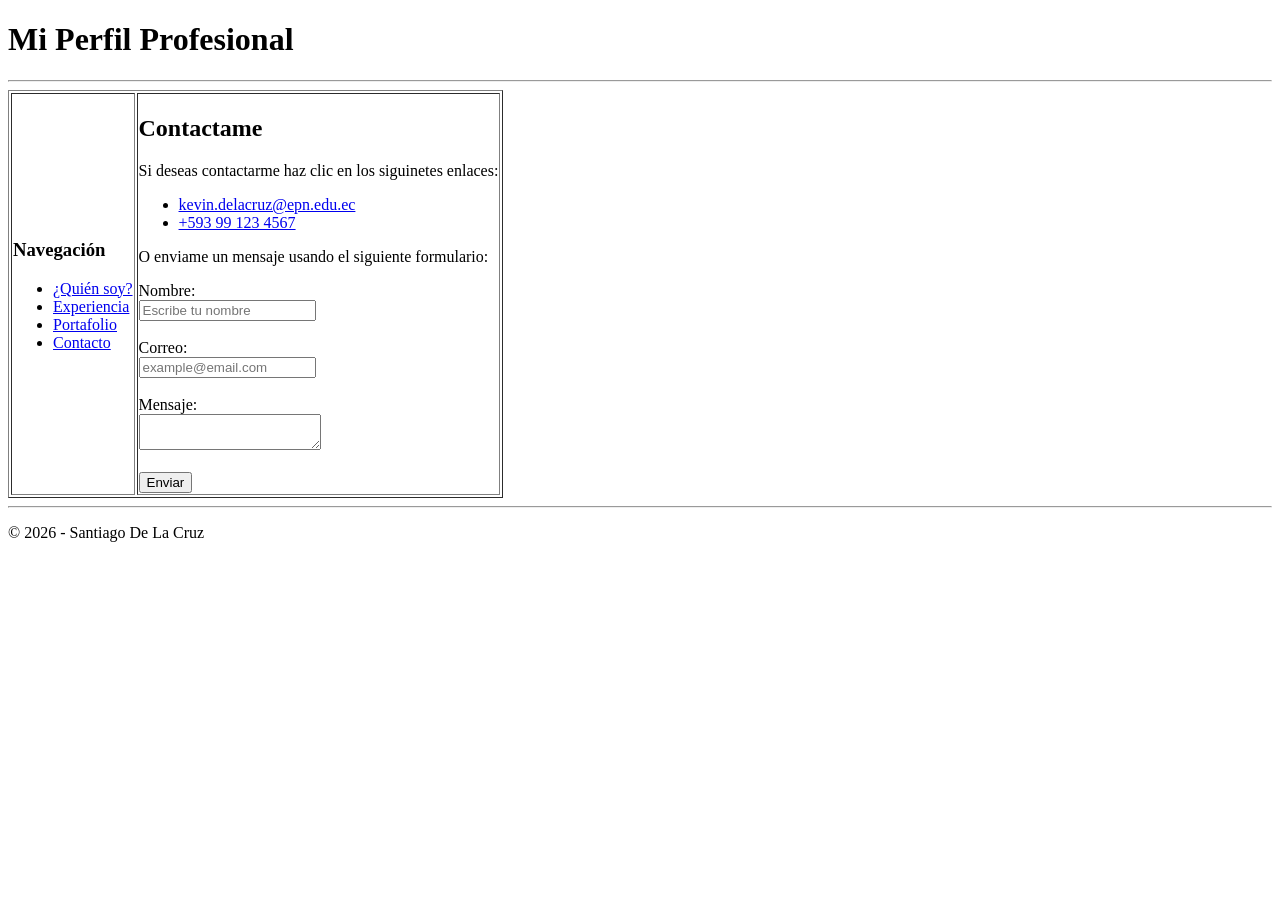
==== contacto.html @ d73be5ba "Primer commit" ====
<!DOCTYPE html>
<html lang="es">
<head>
    <meta charset="UTF-8">
    <title>Mi Perfil Profesional - Contacto</title>
</head>
<body>
    <header><h1>Mi Perfil Profesional</h1></header>
    <hr>
    <table border="1">
        <tr>
            <td>
                <aside>
                    <h3>Navegación</h3>
                    <ul>
                        <li><a href="index.html">¿Quién soy?</a></li>
                        <li><a href="experiencia.html">Experiencia</a></li>
                        <li><a href="portafolio.html">Portafolio</a></li>
                        <li><a href="contacto.html">Contacto</a></li>
                    </ul>
                </aside>
            </td>
            <td weight="90%">
                <section id="contacto">
                    <h2>Contactame</h2>
                    <p>Si deseas contactarme haz clic en los siguinetes enlaces: </p>
                    <ul>
                        <li><a href="mailto:kevin.delacruz@epn.edu.ec">kevin.delacruz@epn.edu.ec</a></li>
                        <li><a href="tel:+593991234567">+593 99 123 4567</a></li>
                    </ul>
                    
                    <p>O enviame un mensaje usando el siguiente formulario:</p>
                    <form action="#">
                        <label for="nombre">Nombre:</label><br>
                        <input type="text" id="nombre" name="nombre" required placeholder="Escribe tu nombre"><br><br>
                        <label for="email">Correo:</label><br>
                        <input type="email" id="email" name="email" required placeholder="example@email.com"><br><br>
                        <label for="mensaje">Mensaje:</label><br>
                        <textarea id="mensaje" name="mensaje" required></textarea><br><br>
                        <button type="submit">Enviar</button>
                    </form>
                </section>
            </td>
        </tr>
    </table>
    <hr>
    <footer><p>&copy; 2026 - Santiago De La Cruz</p></footer>
</body>
</html>
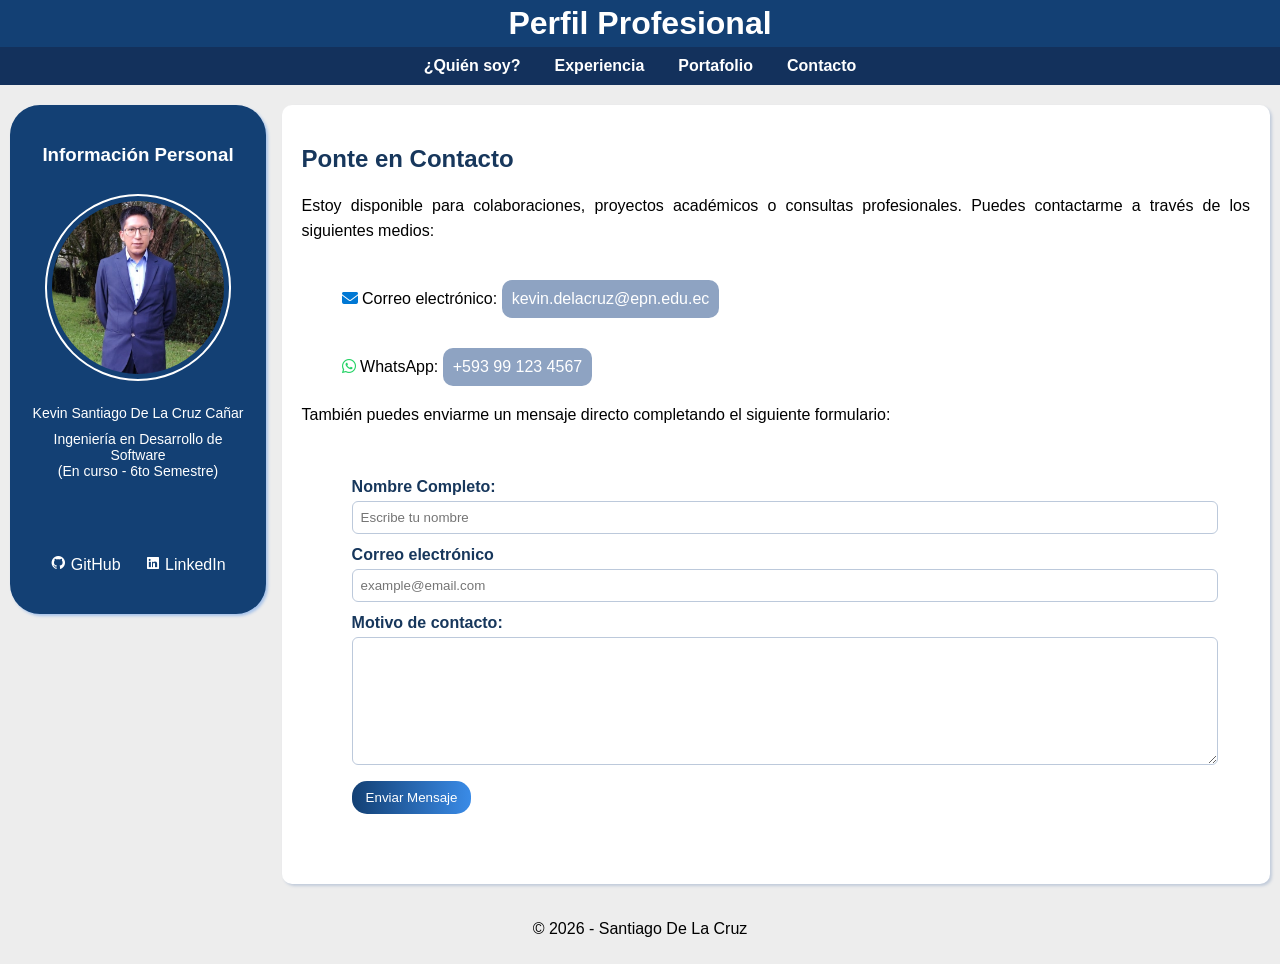
==== commit deb167fd: "Estilos css" ====
--- a/contacto.html
+++ b/contacto.html
@@ -1,49 +1,79 @@
-<!DOCTYPE html>
+<!doctype html>
 <html lang="es">
+
 <head>
     <meta charset="UTF-8">
     <title>Mi Perfil Profesional - Contacto</title>
+    <link rel="stylesheet" href="style/style.css" />
+    <link href="https://unpkg.com/boxicons@2.1.4/css/boxicons.min.css"
+        rel="stylesheet" />
+    <link rel="stylesheet"
+        href="https://cdnjs.cloudflare.com/ajax/libs/font-awesome/6.5.0/css/all.min.css" />
 </head>
+
 <body>
-    <header><h1>Mi Perfil Profesional</h1></header>
-    <hr>
-    <table border="1">
-        <tr>
-            <td>
-                <aside>
-                    <h3>Navegación</h3>
-                    <ul>
-                        <li><a href="index.html">¿Quién soy?</a></li>
-                        <li><a href="experiencia.html">Experiencia</a></li>
-                        <li><a href="portafolio.html">Portafolio</a></li>
-                        <li><a href="contacto.html">Contacto</a></li>
-                    </ul>
-                </aside>
-            </td>
-            <td weight="90%">
-                <section id="contacto">
-                    <h2>Contactame</h2>
-                    <p>Si deseas contactarme haz clic en los siguinetes enlaces: </p>
-                    <ul>
-                        <li><a href="mailto:kevin.delacruz@epn.edu.ec">kevin.delacruz@epn.edu.ec</a></li>
-                        <li><a href="tel:+593991234567">+593 99 123 4567</a></li>
-                    </ul>
-                    
-                    <p>O enviame un mensaje usando el siguiente formulario:</p>
-                    <form action="#">
-                        <label for="nombre">Nombre:</label><br>
-                        <input type="text" id="nombre" name="nombre" required placeholder="Escribe tu nombre"><br><br>
-                        <label for="email">Correo:</label><br>
-                        <input type="email" id="email" name="email" required placeholder="example@email.com"><br><br>
-                        <label for="mensaje">Mensaje:</label><br>
-                        <textarea id="mensaje" name="mensaje" required></textarea><br><br>
-                        <button type="submit">Enviar</button>
-                    </form>
-                </section>
-            </td>
-        </tr>
-    </table>
-    <hr>
+    <header>
+        <h1>Perfil Profesional</h1>
+    </header>
+
+    <nav>
+        <ul>
+            <li><a href="index.html">¿Quién soy?</a></li>
+            <li><a href="experiencia.html">Experiencia</a></li>
+            <li><a href="portafolio.html">Portafolio</a></li>
+            <li><a href="contacto.html">Contacto</a></li>
+        </ul>
+    </nav>
+
+        <aside class="infoPersonal">
+            <h3>Información Personal</h3>
+            <img class="fotoPerfil" src="images/perfil.jpeg"
+                alt="Imagen de perfil de Santiago De La Cruz" />
+            <p>Kevin Santiago De La Cruz Cañar</p>
+            <p>
+                Ingeniería en Desarrollo de Software<br />
+                (En curso - 6to Semestre)
+            </p>
+            <br />
+            <br />
+            <a href="https://github.com/Santi-Dela-Cruz" target="_blank"
+                class="enlaces">
+                <i class="bx bxl-github"></i> GitHub
+            </a>
+
+            <a href="https://www.linkedin.com/in/santiagodealacruz/"
+                target="_blank" class="enlaces">
+                <i class="bx bxl-linkedin-square"></i> LinkedIn
+            </a>
+            <p></p>
+        </aside>
+
+
+
+        <section class="principal">
+            <h2 class="tituloH2">Ponte en Contacto</h2>
+            <p class="textNormal">Estoy disponible para colaboraciones, proyectos académicos o consultas profesionales. Puedes contactarme a través de los siguientes medios:</p>
+            <ul>
+                <li><i class="fa-solid fa-envelope" style="color: #0078d4;"></i> Correo electrónico: <a class="enlaceContactos" href="mailto:kevin.delacruz@epn.edu.ec">kevin.delacruz@epn.edu.ec</a></li>
+                <li><i class="fa-brands fa-whatsapp" style="color: #25d366;"></i> WhatsApp: <a class="enlaceContactos" href="tel:+593991234567">+593 99 123 4567</a></li>
+            </ul>
+
+            <p class="textNormal">También puedes enviarme un mensaje directo completando el siguiente formulario:</p>
+            <form action="#">
+                <label for="nombre">Nombre Completo:</label>
+                <input type="text" id="nombre" name="nombre" required placeholder="Escribe tu nombre">
+
+                <label for="email">Correo electrónico</label>
+                <input type="email" id="email" name="email" required placeholder="example@email.com">
+
+                <label for="mensaje">Motivo de contacto:</label>
+                <textarea id="mensaje" name="mensaje" required></textarea>
+
+                <button type="submit">Enviar Mensaje</button>
+            </form>
+
+        </section>
+
     <footer><p>&copy; 2026 - Santiago De La Cruz</p></footer>
 </body>
 </html>
--- a/style/style.css
+++ b/style/style.css
@@ -0,0 +1,282 @@
+body { 
+  margin: 0;
+  padding: 0; 
+  background-color: rgb(237, 237, 237);
+} 
+
+
+header { 
+  background-color: #134074; 
+  padding: 5px; 
+  text-align: center; 
+  color: white;
+  font-family: 'Segoe UI', Tahoma, Geneva, Verdana, sans-serif;
+} 
+
+header h1 {
+  margin: 0;
+}
+
+.infoPersonal {
+    background-color: #134074;
+    width: 20%;
+    padding: 20px;
+    margin: 20px 10px;
+    box-sizing: border-box;
+    text-align: center;
+    overflow: hidden;
+    float: left;
+    border-radius: 30px;
+    box-shadow: 2px 2px 3px #a7c3ea;
+}
+
+.infoPersonal h3 {
+    color: white;
+    font-family: 'Segoe UI', Tahoma, Geneva, Verdana, sans-serif;
+}
+
+.infoPersonal p {
+    color: #fff;
+    margin: 10px 0;
+    font-family: 'Segoe UI', Tahoma, Geneva, Verdana,  sans-serif;
+    font-size: 14px;
+}
+
+
+.fotoPerfil { 
+  width: 80%; 
+  height: auto; 
+  border-radius: 50%;
+  padding: 5px;
+  margin: 10px 0px; 
+  border: 2px solid #fff;
+}
+
+
+.principal { 
+  background-color: #fff;
+  /*background-color: #0f0; */
+  padding: 20px; 
+  margin: 20px 10px 10px 22%;
+  box-sizing: border-box; 
+  /*border: #13315C solid 1px;*/
+  border-radius: 10px;
+  box-shadow: 2px 2px 3px #c1cbda;
+} 
+
+
+.principal h2 { 
+  color: #17375c; 
+  font-family: 'Segoe UI', Tahoma, Geneva, Verdana, sans-serif;
+}
+
+.principal p { 
+  font-family: 'Segoe UI', Tahoma, Geneva, Verdana,  sans-serif;
+  text-align: justify;
+  line-height: 1.6;
+}
+
+
+.principal li { 
+  margin: 10px 0; 
+  font-family: 'Segoe UI', Tahoma, Geneva, Verdana,  sans-serif;
+  list-style: none;
+}
+
+
+.principal h3 { 
+  color: #17375c; 
+  font-family: 'Segoe UI', Tahoma, Geneva, Verdana, sans-serif;
+}
+
+footer { 
+  text-align: center; 
+  padding: 10px; 
+  clear: both; 
+  font-family: 'Segoe UI', Tahoma, Geneva, Verdana,  sans-serif;
+}
+
+/* nav barra superior de seleccion*/
+nav {
+  background-color: #13315C;
+  padding: 10px 0;
+  text-align: center;
+}
+nav ul {
+  list-style: none;
+  padding: 0;
+  margin: 0;
+}
+nav li {
+  display: inline-block;
+  margin: 0 15px;
+  font-family: 'Segoe UI', Tahoma, Geneva, Verdana, sans-serif;
+}
+nav a {
+  text-decoration: none;
+  color: white;
+  font-weight: bold;
+}
+
+nav a:hover {
+  text-decoration: underline;
+}
+
+
+/* Estilo para enlaces*/
+
+.enlaces {
+  display: inline-block;
+    padding: 10px;
+    text-align: center;
+    margin-top: 20px;
+    color: #fff;
+  font-style: normal;
+    text-decoration: none;
+    font-family: 'Segoe UI', Tahoma, Geneva, Verdana,  sans-serif;
+}
+
+
+.tituloH2 {
+    color: #17375c;
+    font-family: 'Segoe UI', Tahoma, Geneva, Verdana, sans-serif;
+}
+
+
+.textNormal {
+    font-family: 'Segoe UI', Tahoma, Geneva, Verdana,  sans-serif;
+    text-align: justify;
+}
+
+.proyectos {
+  text-align: left;
+  margin-top: 20px;
+}
+
+.proyectoCard {
+  display: inline-block;
+  width: 47%;
+  margin: 0 1% 20px 1%;
+  vertical-align: top;
+  background-color: #ffffff;
+  border: 1px solid #d6e2f0;
+  border-radius: 12px;
+  overflow: hidden;
+  box-shadow: 2px 2px 3px #d7e0ed;
+  transition: box-shadow 0.2s ease;
+}
+
+.proyectoCard:hover {
+  box-shadow: 3px 3px 6px #cdd8e8;
+}
+
+.proyectoCard img {
+  width: 100%;
+  height: 180px;
+  object-fit: cover;
+  display: block;
+}
+
+.proyectoContenido {
+  padding: 16px;
+  font-family: 'Segoe UI', Tahoma, Geneva, Verdana, sans-serif;
+  text-align: left;
+}
+
+.proyectoContenido h4 {
+  margin: 0 0 10px;
+  color: #17375c;
+}
+
+.proyectoContenido p {
+  margin: 8px 0 12px 0;
+  text-align: left;
+  line-height: 1.5;
+}
+
+.datosProyecto {
+  margin: 0 0 12px 0;
+  padding: 0;
+}
+
+.datosProyecto li {
+  margin: 6px 0;
+  text-align: left;
+}
+
+.repositorioLink {
+  display: inline-block;
+  margin-top: 10px;
+  padding: 8px 12px;
+  border-radius: 8px;
+  background: linear-gradient(90deg, #134074, #3a8be7);
+  color: #fff;
+  text-decoration: none;
+  font-weight: bold;
+}
+
+.repositorioLink:hover {
+  background: linear-gradient(90deg, #0f335d, #2f78cc);
+}
+
+.resumenPortafolio {
+  margin: 12px 0 18px 0;
+  padding: 8px 10px;
+  background-color: #e7eef8;
+  border-radius: 8px;
+  font-family: 'Segoe UI', Tahoma, Geneva, Verdana, sans-serif;
+  text-align: left;
+}
+
+.enlaceContactos{
+  display: inline-block;
+    padding: 10px;
+    text-align: center;
+    margin-top: 20px;
+    color: #ffffff;
+  font-style: normal;
+    text-decoration: none;
+    font-family: 'Segoe UI', Tahoma, Geneva, Verdana,  sans-serif;
+    border-radius: 10px;
+    background-color: #8ea3c2;
+}
+
+
+form {
+    margin: 20px;
+    padding: 30px;
+}
+form label {
+    display: block;
+    margin-bottom: 5px;
+    font-weight: bold;
+  font-family: 'Segoe UI', Tahoma, Geneva, Verdana,  sans-serif;
+  color: #17375c;
+}
+
+form input,
+form textarea {
+  width: 100%;
+  padding: 8px;
+  margin-bottom: 12px;
+  border: 1px solid #bcc9db;
+  border-radius: 6px;
+  font-family: 'Segoe UI', Tahoma, Geneva, Verdana,  sans-serif;
+}
+
+form textarea {
+  min-height: 110px;
+  resize: vertical;
+}
+
+form button {
+  background: linear-gradient(90deg, #134074, #3a8be7);
+  color: white;
+  border: none;
+  border-radius: 15px;
+  padding: 9px 14px;
+  font-family: 'Segoe UI', Tahoma, Geneva, Verdana, sans-serif;
+  cursor: pointer;
+}
+
+
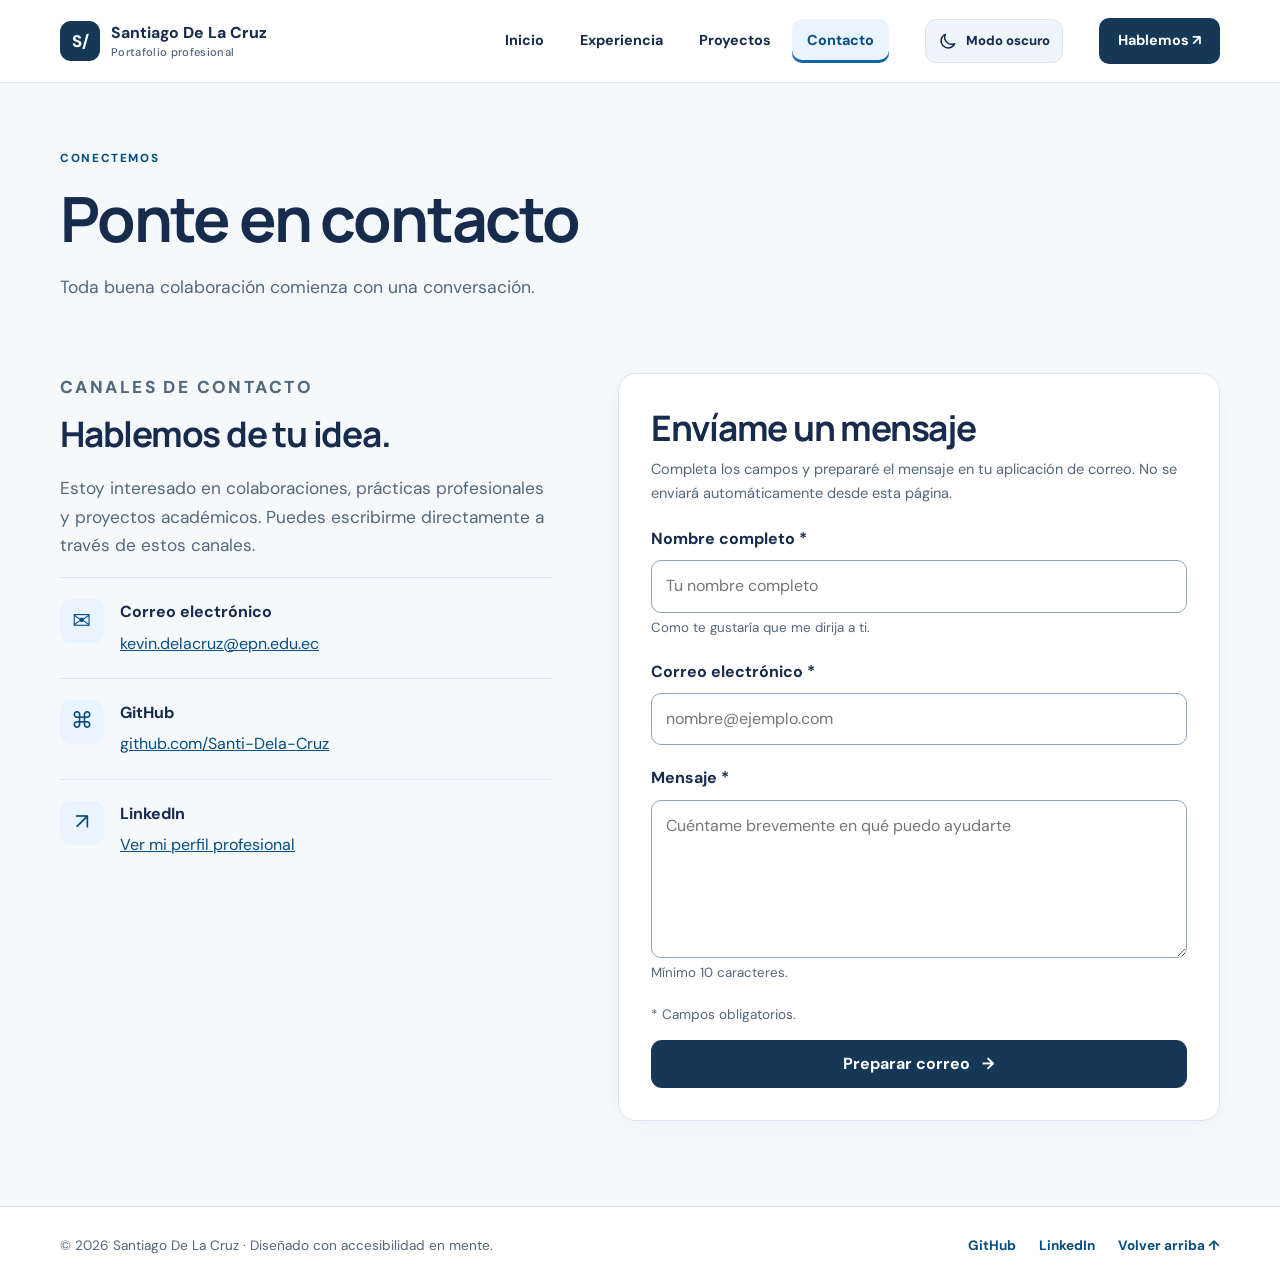
==== commit a73e992d: "Revise contacto.html for improved structure and accessibility Updated the contact page with improved" ====
--- a/contacto.html
+++ b/contacto.html
@@ -1,79 +1 @@
-<!doctype html>
-<html lang="es">
-
-<head>
-    <meta charset="UTF-8">
-    <title>Mi Perfil Profesional - Contacto</title>
-    <link rel="stylesheet" href="style/style.css" />
-    <link href="https://unpkg.com/boxicons@2.1.4/css/boxicons.min.css"
-        rel="stylesheet" />
-    <link rel="stylesheet"
-        href="https://cdnjs.cloudflare.com/ajax/libs/font-awesome/6.5.0/css/all.min.css" />
-</head>
-
-<body>
-    <header>
-        <h1>Perfil Profesional</h1>
-    </header>
-
-    <nav>
-        <ul>
-            <li><a href="index.html">¿Quién soy?</a></li>
-            <li><a href="experiencia.html">Experiencia</a></li>
-            <li><a href="portafolio.html">Portafolio</a></li>
-            <li><a href="contacto.html">Contacto</a></li>
-        </ul>
-    </nav>
-
-        <aside class="infoPersonal">
-            <h3>Información Personal</h3>
-            <img class="fotoPerfil" src="images/perfil.jpeg"
-                alt="Imagen de perfil de Santiago De La Cruz" />
-            <p>Kevin Santiago De La Cruz Cañar</p>
-            <p>
-                Ingeniería en Desarrollo de Software<br />
-                (En curso - 6to Semestre)
-            </p>
-            <br />
-            <br />
-            <a href="https://github.com/Santi-Dela-Cruz" target="_blank"
-                class="enlaces">
-                <i class="bx bxl-github"></i> GitHub
-            </a>
-
-            <a href="https://www.linkedin.com/in/santiagodealacruz/"
-                target="_blank" class="enlaces">
-                <i class="bx bxl-linkedin-square"></i> LinkedIn
-            </a>
-            <p></p>
-        </aside>
-
-
-
-        <section class="principal">
-            <h2 class="tituloH2">Ponte en Contacto</h2>
-            <p class="textNormal">Estoy disponible para colaboraciones, proyectos académicos o consultas profesionales. Puedes contactarme a través de los siguientes medios:</p>
-            <ul>
-                <li><i class="fa-solid fa-envelope" style="color: #0078d4;"></i> Correo electrónico: <a class="enlaceContactos" href="mailto:kevin.delacruz@epn.edu.ec">kevin.delacruz@epn.edu.ec</a></li>
-                <li><i class="fa-brands fa-whatsapp" style="color: #25d366;"></i> WhatsApp: <a class="enlaceContactos" href="tel:+593991234567">+593 99 123 4567</a></li>
-            </ul>
-
-            <p class="textNormal">También puedes enviarme un mensaje directo completando el siguiente formulario:</p>
-            <form action="#">
-                <label for="nombre">Nombre Completo:</label>
-                <input type="text" id="nombre" name="nombre" required placeholder="Escribe tu nombre">
-
-                <label for="email">Correo electrónico</label>
-                <input type="email" id="email" name="email" required placeholder="example@email.com">
-
-                <label for="mensaje">Motivo de contacto:</label>
-                <textarea id="mensaje" name="mensaje" required></textarea>
-
-                <button type="submit">Enviar Mensaje</button>
-            </form>
-
-        </section>
-
-    <footer><p>&copy; 2026 - Santiago De La Cruz</p></footer>
-</body>
-</html>+<!doctype html><html lang="es"><head><meta charset="utf-8"><meta name="viewport" content="width=device-width, initial-scale=1"><meta name="theme-color" content="#102a43"><meta name="description" content="Portafolio de Kevin Santiago De La Cruz Cañar: formación, experiencia y proyectos de desarrollo de software."><title>Contacto | Santiago De La Cruz</title><link rel="stylesheet" href="style/style.css"><script>try{const saved=localStorage.getItem('portfolio-theme');document.documentElement.dataset.theme=saved==='dark'||saved==='light'?saved:(matchMedia('(prefers-color-scheme: dark)').matches?'dark':'light')}catch(e){document.documentElement.dataset.theme='light'}</script><script defer src="js/main.js"></script></head><body><a class="skip-link" href="#contenido">Saltar al contenido principal</a><header class="site-header"><div class="container header-inner"><a class="brand" href="index.html" aria-label="Santiago De La Cruz, ir a inicio"><span class="brand-mark" aria-hidden="true">S/</span><span>Santiago <strong>De La Cruz</strong><small>Portafolio profesional</small></span></a><button class="menu-toggle" type="button" aria-controls="main-nav" aria-expanded="false"><span aria-hidden="true">☰</span> Menú</button><button type="button" class="theme-toggle" id="theme-toggle" aria-label="Activar modo oscuro" aria-pressed="false" title="Cambiar tema claro u oscuro"><svg class="theme-icon" viewBox="0 0 24 24" aria-hidden="true"><path class="moon" d="M20 15.2A8.5 8.5 0 0 1 8.8 4a8.5 8.5 0 1 0 11.2 11.2Z" fill="none" stroke="currentColor" stroke-width="1.8" stroke-linejoin="round"/><g class="sun" fill="none" stroke="currentColor" stroke-width="1.8" stroke-linecap="round"><circle cx="12" cy="12" r="4"/><path d="M12 2v2m0 16v2M2 12h2m16 0h2M4.9 4.9l1.4 1.4m11.4 11.4 1.4 1.4M19.1 4.9l-1.4 1.4M6.3 17.7l-1.4 1.4"/></g></svg><span id="theme-label">Modo oscuro</span></button><nav id="main-nav" class="main-nav" aria-label="Navegación principal"><a href="index.html">Inicio</a><a href="experiencia.html">Experiencia</a><a href="portafolio.html">Proyectos</a><a href="contacto.html" aria-current="page">Contacto</a></nav><a class="nav-cta" href="contacto.html">Hablemos <span aria-hidden="true">↗</span></a></div></header><main id="contenido" tabindex="-1"><div class="container"><div class="page-intro"><p class="eyebrow">Conectemos</p><h1>Ponte en contacto</h1><p class="lead">Toda buena colaboración comienza con una conversación.</p></div><section class="section section-first"><div class="contact-grid"><div class="contact-details"><p class="eyebrow">Canales de contacto</p><h2>Hablemos de tu idea.</h2><p>Estoy interesado en colaboraciones, prácticas profesionales y proyectos académicos. Puedes escribirme directamente a través de estos canales.</p><div class="contact-method"><span aria-hidden="true">✉</span><div><strong>Correo electrónico</strong><a href="mailto:kevin.delacruz@epn.edu.ec">kevin.delacruz@epn.edu.ec</a></div></div><div class="contact-method"><span aria-hidden="true">⌘</span><div><strong>GitHub</strong><a target="_blank" rel="noopener noreferrer" href="https://github.com/Santi-Dela-Cruz">github.com/Santi-Dela-Cruz <span class="sr-only">(abre en una pestaña nueva)</span></a></div></div><div class="contact-method"><span aria-hidden="true">↗</span><div><strong>LinkedIn</strong><a target="_blank" rel="noopener noreferrer" href="https://www.linkedin.com/in/santiagodealacruz/">Ver mi perfil profesional <span class="sr-only">(abre en una pestaña nueva)</span></a></div></div></div><div class="form-card"><h2>Envíame un mensaje</h2><p>Completa los campos y prepararé el mensaje en tu aplicación de correo. No se enviará automáticamente desde esta página.</p><form id="contact-form" novalidate><div class="field"><label for="nombre">Nombre completo <span aria-hidden="true">*</span></label><input id="nombre" name="nombre" autocomplete="name" required minlength="2" maxlength="100" placeholder="Tu nombre completo" aria-describedby="nombre-help nombre-error"><small id="nombre-help">Como te gustaría que me dirija a ti.</small><span class="field-error" id="nombre-error"></span></div><div class="field"><label for="email">Correo electrónico <span aria-hidden="true">*</span></label><input id="email" name="email" type="email" autocomplete="email" required placeholder="nombre@ejemplo.com" aria-describedby="email-error"><span class="field-error" id="email-error"></span></div><div class="field"><label for="mensaje">Mensaje <span aria-hidden="true">*</span></label><textarea id="mensaje" name="mensaje" rows="5" minlength="10" maxlength="2000" required placeholder="Cuéntame brevemente en qué puedo ayudarte" aria-describedby="mensaje-help mensaje-error"></textarea><small id="mensaje-help">Mínimo 10 caracteres.</small><span class="field-error" id="mensaje-error"></span></div><p class="required-note">* Campos obligatorios.</p><div id="form-status" class="form-status" role="status" aria-live="polite"></div><button class="button button-primary submit-button" type="submit">Preparar correo <span aria-hidden="true">→</span></button></form></div></div></section></div></main><footer class="site-footer"><div class="container footer-inner"><p>© 2026 Santiago De La Cruz · Diseñado con accesibilidad en mente.</p><div><a href="https://github.com/Santi-Dela-Cruz" target="_blank" rel="noopener noreferrer">GitHub <span class="sr-only">(abre en una pestaña nueva)</span></a><a href="https://www.linkedin.com/in/santiagodealacruz/" target="_blank" rel="noopener noreferrer">LinkedIn <span class="sr-only">(abre en una pestaña nueva)</span></a><a href="#contenido">Volver arriba ↑</a></div></div></footer></body></html>
--- a/style/style.css
+++ b/style/style.css
@@ -1,282 +1,56 @@
-body { 
-  margin: 0;
-  padding: 0; 
-  background-color: rgb(237, 237, 237);
-} 
+@import url('https://fonts.googleapis.com/css2?family=DM+Sans:wght@400;500;600;700&family=Manrope:wght@400;500;600;700;800&display=swap');:root{color-scheme:light;--navy:#102a43;--ink:#172b4d;--muted:#53677d;--blue:#1264a3;--blue-dark:#064d81;--blue-soft:#eaf4ff;--bg:#f6f9fc;--white:#fff;--line:#dbe5ef;--radius:18px;--shadow:0 12px 40px rgba(16,42,67,.075)}*{box-sizing:border-box}html{scroll-behavior:smooth}body{margin:0;background:var(--bg);color:var(--ink);font:16px/1.65 'DM Sans',system-ui,sans-serif}h1,h2,h3,p{margin-top:0}h1,h2,h3{font-family:Manrope,system-ui,sans-serif;line-height:1.26;letter-spacing:-.035em}h1{font-size:clamp(2.35rem,5vw,3.9rem);max-width:850px;margin-bottom:15px}h2{font-size:clamp(1.55rem,3vw,2.2rem)}h3{font-size:1.1rem}a{color:var(--blue-dark)}a:hover{text-decoration-thickness:2px}button,input,textarea{font:inherit}button{cursor:pointer}img{max-width:100%;display:block}*:focus-visible{outline:3px solid #df8110;outline-offset:4px}.sr-only{position:absolute;width:1px;height:1px;padding:0;margin:-1px;overflow:hidden;clip:rect(0,0,0,0);white-space:nowrap;border:0}.skip-link{position:fixed;top:-70px;left:20px;z-index:1000;background:#fff;border:2px solid var(--navy);padding:12px 20px;border-radius:10px}.skip-link:focus{top:12px}.container{width:min(1160px,calc(100% - 48px));margin-inline:auto}.site-header{background:#fff;border-bottom:1px solid var(--line);position:sticky;top:0;z-index:50}.header-inner{display:flex;align-items:center;gap:36px;min-height:82px}.brand{color:var(--navy);text-decoration:none;display:flex;align-items:center;gap:11px;line-height:1.2;font-size:.99rem;font-weight:700;min-width:230px}.brand strong{font-weight:800}.brand small{display:block;color:var(--muted);font-size:.7rem;letter-spacing:.03em;font-weight:500;margin-top:4px}.brand-mark{width:40px;height:40px;border-radius:11px;background:var(--navy);color:#fff;display:grid;place-items:center;font-weight:800;font-size:1.05rem}.main-nav{display:flex;gap:6px;align-items:center;margin-left:auto}.main-nav a{color:#40566d;padding:10px 15px;text-decoration:none;font-size:.9rem;font-weight:700;border-radius:10px;white-space:nowrap}.main-nav a:hover,.main-nav a[aria-current=page]{background:var(--blue-soft);color:var(--blue-dark)}.main-nav a[aria-current=page]{box-shadow:inset 0 -3px 0 var(--blue)}.nav-cta{background:var(--navy);color:#fff;padding:11px 19px;border-radius:10px;font-size:.9rem;font-weight:700;text-decoration:none;white-space:nowrap}.nav-cta:hover,.button-primary:hover{background:#244f72}.menu-toggle{display:none}.page-intro{padding:66px 0 35px}.eyebrow{color:var(--blue-dark);text-transform:uppercase;letter-spacing:.14em;font-size:.73rem;font-weight:800;margin-bottom:11px}.lead{font-size:1.1rem;color:var(--muted);max-width:680px}.hero-grid{display:grid;grid-template-columns:1.2fr .8fr;align-items:center;gap:55px;padding:30px 0 70px}.hero-copy h2{font-size:clamp(2rem,3.8vw,3.25rem);margin:20px 0}.hero-copy p{color:var(--muted);font-size:1.07rem;max-width:580px}.pill,.status{display:inline-flex;align-items:center;gap:7px;font-size:.8rem;font-weight:700;background:var(--blue-soft);color:var(--blue-dark);padding:6px 12px;border-radius:50px}.status{background:#e8f8ef;color:#12603c;margin-top:24px}.status span{font-size:.65rem}.hero-actions,.profile-actions{display:flex;flex-wrap:wrap;align-items:center;gap:18px;margin-top:28px}.button{border:0;text-decoration:none;display:inline-flex;justify-content:center;align-items:center;gap:12px;border-radius:11px;padding:13px 20px;font-weight:700;line-height:1.35;min-height:48px}.button-primary{background:var(--navy);color:#fff}.button-outline{background:#fff;color:var(--navy);border:1px solid #abc0d4}.button-outline:hover{background:var(--blue-soft)}.button-light{background:#fff;color:var(--navy);flex-shrink:0}.text-link{font-weight:800;text-decoration:none;color:var(--blue-dark)}.text-link:hover{text-decoration:underline}.profile-card{background:#fff;border:1px solid var(--line);padding:30px;border-radius:22px;box-shadow:var(--shadow)}.portrait{aspect-ratio:4/3;object-fit:cover;object-position:center 35%;width:100%;border-radius:14px;background:#e6edf4}.profile-card h2{font-size:1.35rem;margin:18px 0 6px}.profile-card p{color:var(--muted);font-size:.92rem}.profile-actions{gap:10px;margin-top:22px}.profile-actions .button{font-size:.86rem;padding:12px 15px}.section{padding:30px 0 85px}.section-first{padding-top:18px}.section-heading{display:flex;align-items:end;justify-content:space-between;gap:20px;margin-bottom:25px}.section-heading h2{margin:0}.education-grid,.project-grid{display:grid;grid-template-columns:repeat(2,minmax(0,1fr));gap:20px}.info-card,.project-card,.form-card{background:#fff;border:1px solid var(--line);border-radius:var(--radius);box-shadow:0 5px 25px rgba(16,42,67,.035)}.info-card{padding:26px}.info-card h3{margin-bottom:10px}.info-card p:last-child{color:var(--muted);margin-bottom:0}.card-symbol{width:43px;height:43px;display:grid;place-items:center;border-radius:12px;background:var(--blue-soft);color:var(--blue-dark);font-size:1.25rem;margin-bottom:18px}.card-meta{color:var(--blue-dark);font-size:.81rem;font-weight:800;margin-bottom:10px}.callout{background:var(--navy);color:#fff;display:flex;align-items:center;justify-content:space-between;gap:32px;border-radius:20px;padding:36px 42px;margin:0 0 84px}.callout .eyebrow{color:#b4daf8}.callout h2{max-width:670px;margin-bottom:10px}.callout p:last-child{color:#d2e3f0;margin-bottom:0}.two-column{display:grid;grid-template-columns:.8fr 1.2fr;gap:70px}.body-large,.contact-details>p{font-size:1.08rem;color:var(--muted)}.timeline{border-left:2px solid #bdd8ed;padding-left:28px}.timeline-item{position:relative;padding:0 0 40px}.timeline-item:before{content:'';position:absolute;left:-37px;top:7px;width:15px;height:15px;border-radius:50%;background:var(--blue);border:3px solid #fff;box-shadow:0 0 0 2px var(--blue)}.timeline-item h3{font-size:1.32rem}.timeline-item p,.timeline-item li{color:var(--muted)}.check-list{padding-left:22px}.check-list li{margin-bottom:8px}.filter-group{display:flex;gap:9px;flex-wrap:wrap;margin-bottom:24px}.filter-button{background:#fff;color:var(--navy);border:1px solid #b9c9d9;padding:10px 17px;border-radius:999px;font-weight:700;font-size:.88rem;min-height:44px}.filter-button:hover{background:var(--blue-soft)}.filter-button.active{background:var(--navy);color:#fff;border-color:var(--navy)}.project-count{font-size:.9rem;color:var(--muted);margin:0}.project-card{overflow:hidden}.project-card[hidden]{display:none}.project-image{height:230px;background:#e8edf3;overflow:hidden}.project-image img{width:100%;height:100%;object-fit:cover}.project-content{padding:25px}.project-content h2{font-size:1.3rem;margin-bottom:11px}.project-content>p:not(.card-meta){color:var(--muted)}.project-content .tech{font-size:.84rem;color:var(--blue-dark)!important;background:var(--blue-soft);border-radius:8px;padding:9px 11px;display:inline-block;font-weight:700}.project-content .text-link{display:block;margin-top:9px}.contact-grid{display:grid;grid-template-columns:.9fr 1.1fr;gap:65px}.contact-details h2{margin-bottom:18px}.contact-method{display:flex;gap:16px;align-items:start;border-top:1px solid var(--line);padding:21px 0}.contact-method>span{width:44px;height:44px;display:grid;place-items:center;flex-shrink:0;background:var(--blue-soft);border-radius:11px;font-size:1.4rem;color:var(--blue-dark)}.contact-method strong,.contact-method a{display:block;overflow-wrap:anywhere}.contact-method a{margin-top:5px}.form-card{padding:32px}.form-card h2{margin-bottom:8px}.form-card>p{color:var(--muted);font-size:.91rem}.field{margin:20px 0}.field label{display:block;font-weight:700;margin-bottom:8px}.field input,.field textarea{display:block;width:100%;background:#fff;border:1.5px solid #8fa8bf;border-radius:10px;padding:12px 14px;min-height:48px;color:var(--ink)}.field textarea{resize:vertical}.field small{display:block;color:var(--muted);margin-top:4px}.field [aria-invalid=true]{border:2px solid #a62727}.field-error{display:block;font-size:.85rem;color:#9e2020;font-weight:700;margin-top:5px}.required-note{color:var(--muted);font-size:.85rem}.form-status{font-weight:600;margin:12px 0;color:var(--blue-dark)}.submit-button{width:100%}.site-footer{border-top:1px solid var(--line);background:#fff;color:var(--muted);font-size:.85rem}.footer-inner{display:flex;justify-content:space-between;align-items:center;gap:20px;padding:28px 0}.footer-inner p{margin:0}.footer-inner div{display:flex;flex-wrap:wrap;gap:23px}.footer-inner a{font-weight:700;text-decoration:none}@media(max-width:1020px){.header-inner{gap:15px}.main-nav a{padding:10px}.brand{min-width:auto}.nav-cta{display:none}.hero-grid,.contact-grid{gap:30px}}@media(max-width:760px){.container{width:min(100% - 32px,1160px)}.header-inner{min-height:72px;flex-wrap:wrap}.menu-toggle{display:inline-flex;align-items:center;gap:8px;margin-left:auto;border:1px solid #9fb5c9;background:#fff;border-radius:9px;padding:10px 14px;color:var(--navy);font-weight:700}.main-nav{display:none;flex-basis:100%;margin:0 0 14px;flex-direction:column;align-items:stretch}.main-nav.open{display:flex}.main-nav a{padding:13px 16px}.page-intro{padding:38px 0 12px}.hero-grid,.two-column,.contact-grid{grid-template-columns:1fr;gap:28px}.hero-grid{padding-bottom:42px}.hero-copy h2{font-size:2rem}.education-grid,.project-grid{grid-template-columns:1fr}.section{padding-bottom:48px}.section-heading{align-items:start;flex-direction:column}.callout{flex-direction:column;align-items:start;padding:27px;margin-bottom:48px}.footer-inner{flex-direction:column;align-items:start}.project-image{height:215px}.form-card{padding:22px}.timeline{margin-left:8px}}@media(prefers-reduced-motion:reduce){html{scroll-behavior:auto}*,*:before,*:after{animation-duration:.01ms!important;transition-duration:.01ms!important}}
+/* Apariencia clara/oscura, accesible y persistente */
+:root{--surface:#fff;--surface-alt:#f0f5fa;--navy:#102a43;--ink:#172b4d;--muted:#53677d;--blue:#1264a3;--blue-dark:#064d81;--blue-soft:#eaf4ff;--bg:#f6f9fc;--white:#fff;--line:#dbe5ef;--input-border:#8fa8bf;--focus:#df8110;--shadow:0 12px 40px rgba(16,42,67,.075)}
+:root[data-theme="dark"]{color-scheme:dark;--surface:#152538;--surface-alt:#1d3046;--navy:#10375b;--ink:#eff6ff;--muted:#bbcde0;--blue:#7bc1ff;--blue-dark:#93d2ff;--blue-soft:#233e59;--bg:#0c1725;--white:#152538;--line:#38536c;--input-border:#8da8c2;--focus:#ffcb68;--shadow:0 14px 42px rgba(0,0,0,.26)}
+body{background:var(--bg);color:var(--ink);transition:background-color .24s ease,color .24s ease}
+.site-header,.site-footer,.profile-card,.info-card,.project-card,.form-card{background:var(--surface);border-color:var(--line)}
+.brand,.main-nav a,.profile-card h2,.info-card h3,.project-content h2{color:var(--ink)}
+.brand-mark,.button-primary,.nav-cta,.filter-button.active,.callout{background:#153857;color:#fff}
+.main-nav a:hover,.main-nav a[aria-current=page]{background:var(--blue-soft);color:var(--blue-dark)}
+.button-outline,.filter-button,.field input,.field textarea,.menu-toggle{background:var(--surface);color:var(--ink);border-color:var(--input-border)}
+.button-outline:hover,.filter-button:hover{background:var(--blue-soft)}
+.pill,.card-symbol,.contact-method>span,.project-content .tech{background:var(--blue-soft);color:var(--blue-dark)}
+.status{background:#ddf8e9;color:#14603d}
+:root[data-theme="dark"] .status{background:#173e30;color:#b1f5d1}
+:root[data-theme="dark"] .timeline-item:before{border-color:#152538}
+:root[data-theme="dark"] .profile-card p,:root[data-theme="dark"] .hero-copy p,:root[data-theme="dark"] .lead{color:var(--muted)}
+:root[data-theme="dark"] .project-image{background:var(--surface-alt)}
+:root[data-theme="dark"] .skip-link{background:var(--surface);color:var(--ink);border-color:var(--blue)}
+*:focus-visible{outline-color:var(--focus)}
+.theme-toggle{display:inline-flex;align-items:center;justify-content:center;gap:8px;min-height:44px;padding:9px 12px;background:var(--surface-alt);color:var(--ink);border:1px solid var(--line);border-radius:11px;font-size:.82rem;font-weight:800;white-space:nowrap;cursor:pointer;order:2}
+.theme-toggle:hover{border-color:var(--blue);transform:translateY(-1px)}
+.theme-icon{width:20px;height:20px;flex-shrink:0}.theme-icon .sun{display:none}:root[data-theme="dark"] .theme-icon .moon{display:none}:root[data-theme="dark"] .theme-icon .sun{display:block}
+.main-nav{order:1}.nav-cta{order:3}
+.social-section{padding:18px 0 4px;border-bottom:1px solid var(--line)}
+.social-section h3{font-size:.86rem;letter-spacing:.03em;margin:0 0 10px;color:var(--muted)}
+.social-links{display:flex;flex-wrap:wrap;gap:9px;margin-bottom:14px}
+.social-link{display:inline-flex;align-items:center;gap:7px;min-height:44px;padding:9px 11px;text-decoration:none;border:1px solid var(--line);border-radius:11px;color:var(--ink);background:var(--surface-alt);font-size:.83rem;font-weight:750;transition:transform .2s ease,border-color .2s ease,background-color .2s ease}
+.social-link:hover{transform:translateY(-3px);border-color:var(--blue);background:var(--blue-soft)}
+.social-icon{width:19px;height:19px;flex:none}
+/* Microinteracciones: mejora sin desorientar */
+.button,.project-card,.info-card,.profile-card,.project-image img,.filter-button{transition:transform .22s ease,box-shadow .22s ease,background-color .22s ease,border-color .22s ease}
+.button:hover{transform:translateY(-2px)}
+.info-card:hover,.project-card:hover{transform:translateY(-4px);box-shadow:0 18px 38px rgba(10,30,50,.13)}
+.project-card:hover .project-image img{transform:scale(1.035)}
+.reveal-ready{opacity:0;transform:translateY(16px)}
+.reveal-ready.is-visible{opacity:1;transform:none;transition:opacity .65s ease,transform .65s cubic-bezier(.2,.7,.2,1)}
+@media(max-width:1120px){.header-inner{gap:10px}.brand{min-width:auto}.theme-toggle span{display:none}.theme-toggle{padding:10px}}
+@media(max-width:760px){.menu-toggle{order:2}.theme-toggle{order:1;margin-left:auto}.main-nav{order:4}.nav-cta{order:5}.header-inner{gap:9px}.theme-toggle span{display:none}}
+@media(prefers-reduced-motion:reduce){html{scroll-behavior:auto}.reveal-ready,.reveal-ready.is-visible{opacity:1;transform:none}.button:hover,.info-card:hover,.project-card:hover,.social-link:hover,.theme-toggle:hover,.project-card:hover .project-image img{transform:none}*,*:before,*:after{transition-duration:.01ms!important;animation-duration:.01ms!important}}
 
-
-header { 
-  background-color: #134074; 
-  padding: 5px; 
-  text-align: center; 
-  color: white;
-  font-family: 'Segoe UI', Tahoma, Geneva, Verdana, sans-serif;
-} 
-
-header h1 {
-  margin: 0;
+/* Distribución: presentación a la izquierda y ficha personal a la derecha */
+@media (min-width: 761px) {
+  .hero-grid {grid-template-columns: minmax(0, 1.35fr) minmax(315px, .8fr);align-items:start;gap:clamp(26px,4vw,68px);}
+  .hero-copy {grid-column:1;grid-row:1;}
+  .profile-card {grid-column:2;grid-row:1;justify-self:end;width:100%;max-width:400px;}
 }
-
-.infoPersonal {
-    background-color: #134074;
-    width: 20%;
-    padding: 20px;
-    margin: 20px 10px;
-    box-sizing: border-box;
-    text-align: center;
-    overflow: hidden;
-    float: left;
-    border-radius: 30px;
-    box-shadow: 2px 2px 3px #a7c3ea;
+@media (max-width: 760px) {
+  .hero-grid {grid-template-columns:minmax(0,1fr);}
+  .hero-copy,.profile-card {grid-column:auto;grid-row:auto;}
+  .profile-card {width:100%;margin-inline:auto;max-width:480px;}
 }
-
-.infoPersonal h3 {
-    color: white;
-    font-family: 'Segoe UI', Tahoma, Geneva, Verdana, sans-serif;
-}
-
-.infoPersonal p {
-    color: #fff;
-    margin: 10px 0;
-    font-family: 'Segoe UI', Tahoma, Geneva, Verdana,  sans-serif;
-    font-size: 14px;
-}
-
-
-.fotoPerfil { 
-  width: 80%; 
-  height: auto; 
-  border-radius: 50%;
-  padding: 5px;
-  margin: 10px 0px; 
-  border: 2px solid #fff;
-}
-
-
-.principal { 
-  background-color: #fff;
-  /*background-color: #0f0; */
-  padding: 20px; 
-  margin: 20px 10px 10px 22%;
-  box-sizing: border-box; 
-  /*border: #13315C solid 1px;*/
-  border-radius: 10px;
-  box-shadow: 2px 2px 3px #c1cbda;
-} 
-
-
-.principal h2 { 
-  color: #17375c; 
-  font-family: 'Segoe UI', Tahoma, Geneva, Verdana, sans-serif;
-}
-
-.principal p { 
-  font-family: 'Segoe UI', Tahoma, Geneva, Verdana,  sans-serif;
-  text-align: justify;
-  line-height: 1.6;
-}
-
-
-.principal li { 
-  margin: 10px 0; 
-  font-family: 'Segoe UI', Tahoma, Geneva, Verdana,  sans-serif;
-  list-style: none;
-}
-
-
-.principal h3 { 
-  color: #17375c; 
-  font-family: 'Segoe UI', Tahoma, Geneva, Verdana, sans-serif;
-}
-
-footer { 
-  text-align: center; 
-  padding: 10px; 
-  clear: both; 
-  font-family: 'Segoe UI', Tahoma, Geneva, Verdana,  sans-serif;
-}
-
-/* nav barra superior de seleccion*/
-nav {
-  background-color: #13315C;
-  padding: 10px 0;
-  text-align: center;
-}
-nav ul {
-  list-style: none;
-  padding: 0;
-  margin: 0;
-}
-nav li {
-  display: inline-block;
-  margin: 0 15px;
-  font-family: 'Segoe UI', Tahoma, Geneva, Verdana, sans-serif;
-}
-nav a {
-  text-decoration: none;
-  color: white;
-  font-weight: bold;
-}
-
-nav a:hover {
-  text-decoration: underline;
-}
-
-
-/* Estilo para enlaces*/
-
-.enlaces {
-  display: inline-block;
-    padding: 10px;
-    text-align: center;
-    margin-top: 20px;
-    color: #fff;
-  font-style: normal;
-    text-decoration: none;
-    font-family: 'Segoe UI', Tahoma, Geneva, Verdana,  sans-serif;
-}
-
-
-.tituloH2 {
-    color: #17375c;
-    font-family: 'Segoe UI', Tahoma, Geneva, Verdana, sans-serif;
-}
-
-
-.textNormal {
-    font-family: 'Segoe UI', Tahoma, Geneva, Verdana,  sans-serif;
-    text-align: justify;
-}
-
-.proyectos {
-  text-align: left;
-  margin-top: 20px;
-}
-
-.proyectoCard {
-  display: inline-block;
-  width: 47%;
-  margin: 0 1% 20px 1%;
-  vertical-align: top;
-  background-color: #ffffff;
-  border: 1px solid #d6e2f0;
-  border-radius: 12px;
-  overflow: hidden;
-  box-shadow: 2px 2px 3px #d7e0ed;
-  transition: box-shadow 0.2s ease;
-}
-
-.proyectoCard:hover {
-  box-shadow: 3px 3px 6px #cdd8e8;
-}
-
-.proyectoCard img {
-  width: 100%;
-  height: 180px;
-  object-fit: cover;
-  display: block;
-}
-
-.proyectoContenido {
-  padding: 16px;
-  font-family: 'Segoe UI', Tahoma, Geneva, Verdana, sans-serif;
-  text-align: left;
-}
-
-.proyectoContenido h4 {
-  margin: 0 0 10px;
-  color: #17375c;
-}
-
-.proyectoContenido p {
-  margin: 8px 0 12px 0;
-  text-align: left;
-  line-height: 1.5;
-}
-
-.datosProyecto {
-  margin: 0 0 12px 0;
-  padding: 0;
-}
-
-.datosProyecto li {
-  margin: 6px 0;
-  text-align: left;
-}
-
-.repositorioLink {
-  display: inline-block;
-  margin-top: 10px;
-  padding: 8px 12px;
-  border-radius: 8px;
-  background: linear-gradient(90deg, #134074, #3a8be7);
-  color: #fff;
-  text-decoration: none;
-  font-weight: bold;
-}
-
-.repositorioLink:hover {
-  background: linear-gradient(90deg, #0f335d, #2f78cc);
-}
-
-.resumenPortafolio {
-  margin: 12px 0 18px 0;
-  padding: 8px 10px;
-  background-color: #e7eef8;
-  border-radius: 8px;
-  font-family: 'Segoe UI', Tahoma, Geneva, Verdana, sans-serif;
-  text-align: left;
-}
-
-.enlaceContactos{
-  display: inline-block;
-    padding: 10px;
-    text-align: center;
-    margin-top: 20px;
-    color: #ffffff;
-  font-style: normal;
-    text-decoration: none;
-    font-family: 'Segoe UI', Tahoma, Geneva, Verdana,  sans-serif;
-    border-radius: 10px;
-    background-color: #8ea3c2;
-}
-
-
-form {
-    margin: 20px;
-    padding: 30px;
-}
-form label {
-    display: block;
-    margin-bottom: 5px;
-    font-weight: bold;
-  font-family: 'Segoe UI', Tahoma, Geneva, Verdana,  sans-serif;
-  color: #17375c;
-}
-
-form input,
-form textarea {
-  width: 100%;
-  padding: 8px;
-  margin-bottom: 12px;
-  border: 1px solid #bcc9db;
-  border-radius: 6px;
-  font-family: 'Segoe UI', Tahoma, Geneva, Verdana,  sans-serif;
-}
-
-form textarea {
-  min-height: 110px;
-  resize: vertical;
-}
-
-form button {
-  background: linear-gradient(90deg, #134074, #3a8be7);
-  color: white;
-  border: none;
-  border-radius: 15px;
-  padding: 9px 14px;
-  font-family: 'Segoe UI', Tahoma, Geneva, Verdana, sans-serif;
-  cursor: pointer;
-}
-
-
+/* El botón y las superficies toman correctamente los colores del tema activo. */
+:root[data-theme="dark"] .button-primary,
+:root[data-theme="dark"] .nav-cta {background:#235781;color:#fff;}
+:root[data-theme="dark"] .button-primary:hover,
+:root[data-theme="dark"] .nav-cta:hover {background:#326f9e;}
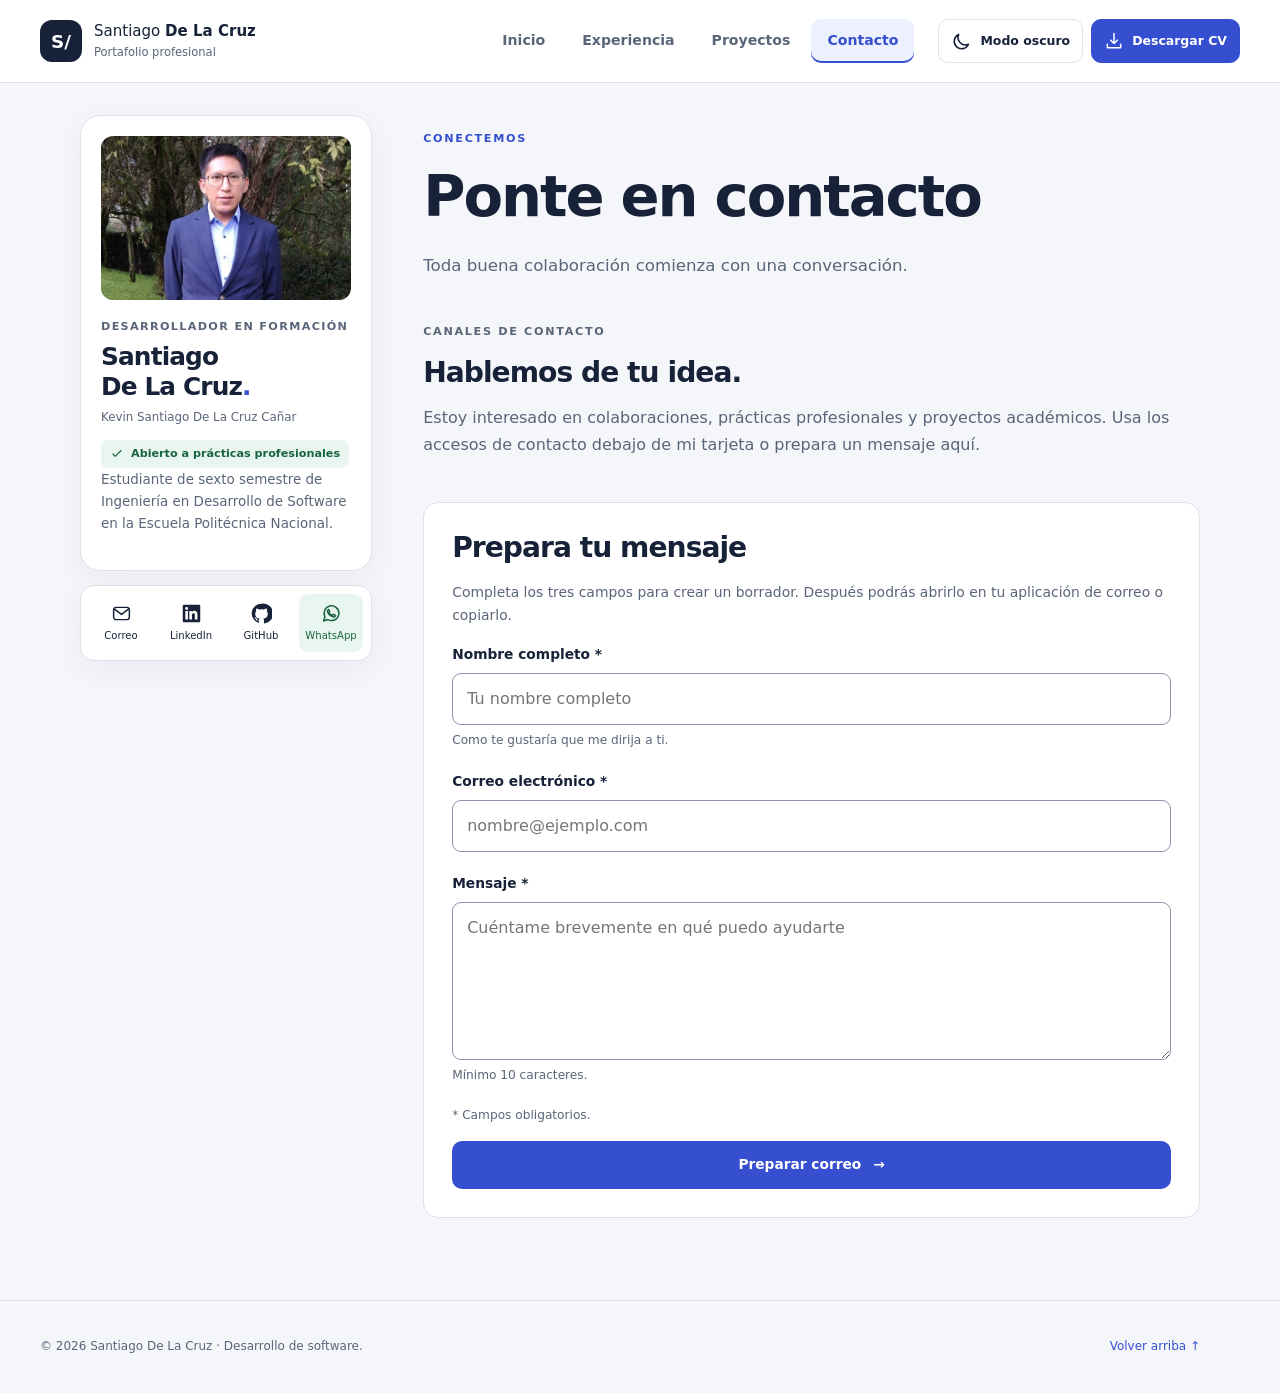
==== commit 00c662ae: "Segunda version" ====
--- a/contacto.html
+++ b/contacto.html
@@ -1 +1,77 @@
-<!doctype html><html lang="es"><head><meta charset="utf-8"><meta name="viewport" content="width=device-width, initial-scale=1"><meta name="theme-color" content="#102a43"><meta name="description" content="Portafolio de Kevin Santiago De La Cruz Cañar: formación, experiencia y proyectos de desarrollo de software."><title>Contacto | Santiago De La Cruz</title><link rel="stylesheet" href="style/style.css"><script>try{const saved=localStorage.getItem('portfolio-theme');document.documentElement.dataset.theme=saved==='dark'||saved==='light'?saved:(matchMedia('(prefers-color-scheme: dark)').matches?'dark':'light')}catch(e){document.documentElement.dataset.theme='light'}</script><script defer src="js/main.js"></script></head><body><a class="skip-link" href="#contenido">Saltar al contenido principal</a><header class="site-header"><div class="container header-inner"><a class="brand" href="index.html" aria-label="Santiago De La Cruz, ir a inicio"><span class="brand-mark" aria-hidden="true">S/</span><span>Santiago <strong>De La Cruz</strong><small>Portafolio profesional</small></span></a><button class="menu-toggle" type="button" aria-controls="main-nav" aria-expanded="false"><span aria-hidden="true">☰</span> Menú</button><button type="button" class="theme-toggle" id="theme-toggle" aria-label="Activar modo oscuro" aria-pressed="false" title="Cambiar tema claro u oscuro"><svg class="theme-icon" viewBox="0 0 24 24" aria-hidden="true"><path class="moon" d="M20 15.2A8.5 8.5 0 0 1 8.8 4a8.5 8.5 0 1 0 11.2 11.2Z" fill="none" stroke="currentColor" stroke-width="1.8" stroke-linejoin="round"/><g class="sun" fill="none" stroke="currentColor" stroke-width="1.8" stroke-linecap="round"><circle cx="12" cy="12" r="4"/><path d="M12 2v2m0 16v2M2 12h2m16 0h2M4.9 4.9l1.4 1.4m11.4 11.4 1.4 1.4M19.1 4.9l-1.4 1.4M6.3 17.7l-1.4 1.4"/></g></svg><span id="theme-label">Modo oscuro</span></button><nav id="main-nav" class="main-nav" aria-label="Navegación principal"><a href="index.html">Inicio</a><a href="experiencia.html">Experiencia</a><a href="portafolio.html">Proyectos</a><a href="contacto.html" aria-current="page">Contacto</a></nav><a class="nav-cta" href="contacto.html">Hablemos <span aria-hidden="true">↗</span></a></div></header><main id="contenido" tabindex="-1"><div class="container"><div class="page-intro"><p class="eyebrow">Conectemos</p><h1>Ponte en contacto</h1><p class="lead">Toda buena colaboración comienza con una conversación.</p></div><section class="section section-first"><div class="contact-grid"><div class="contact-details"><p class="eyebrow">Canales de contacto</p><h2>Hablemos de tu idea.</h2><p>Estoy interesado en colaboraciones, prácticas profesionales y proyectos académicos. Puedes escribirme directamente a través de estos canales.</p><div class="contact-method"><span aria-hidden="true">✉</span><div><strong>Correo electrónico</strong><a href="mailto:kevin.delacruz@epn.edu.ec">kevin.delacruz@epn.edu.ec</a></div></div><div class="contact-method"><span aria-hidden="true">⌘</span><div><strong>GitHub</strong><a target="_blank" rel="noopener noreferrer" href="https://github.com/Santi-Dela-Cruz">github.com/Santi-Dela-Cruz <span class="sr-only">(abre en una pestaña nueva)</span></a></div></div><div class="contact-method"><span aria-hidden="true">↗</span><div><strong>LinkedIn</strong><a target="_blank" rel="noopener noreferrer" href="https://www.linkedin.com/in/santiagodealacruz/">Ver mi perfil profesional <span class="sr-only">(abre en una pestaña nueva)</span></a></div></div></div><div class="form-card"><h2>Envíame un mensaje</h2><p>Completa los campos y prepararé el mensaje en tu aplicación de correo. No se enviará automáticamente desde esta página.</p><form id="contact-form" novalidate><div class="field"><label for="nombre">Nombre completo <span aria-hidden="true">*</span></label><input id="nombre" name="nombre" autocomplete="name" required minlength="2" maxlength="100" placeholder="Tu nombre completo" aria-describedby="nombre-help nombre-error"><small id="nombre-help">Como te gustaría que me dirija a ti.</small><span class="field-error" id="nombre-error"></span></div><div class="field"><label for="email">Correo electrónico <span aria-hidden="true">*</span></label><input id="email" name="email" type="email" autocomplete="email" required placeholder="nombre@ejemplo.com" aria-describedby="email-error"><span class="field-error" id="email-error"></span></div><div class="field"><label for="mensaje">Mensaje <span aria-hidden="true">*</span></label><textarea id="mensaje" name="mensaje" rows="5" minlength="10" maxlength="2000" required placeholder="Cuéntame brevemente en qué puedo ayudarte" aria-describedby="mensaje-help mensaje-error"></textarea><small id="mensaje-help">Mínimo 10 caracteres.</small><span class="field-error" id="mensaje-error"></span></div><p class="required-note">* Campos obligatorios.</p><div id="form-status" class="form-status" role="status" aria-live="polite"></div><button class="button button-primary submit-button" type="submit">Preparar correo <span aria-hidden="true">→</span></button></form></div></div></section></div></main><footer class="site-footer"><div class="container footer-inner"><p>© 2026 Santiago De La Cruz · Diseñado con accesibilidad en mente.</p><div><a href="https://github.com/Santi-Dela-Cruz" target="_blank" rel="noopener noreferrer">GitHub <span class="sr-only">(abre en una pestaña nueva)</span></a><a href="https://www.linkedin.com/in/santiagodealacruz/" target="_blank" rel="noopener noreferrer">LinkedIn <span class="sr-only">(abre en una pestaña nueva)</span></a><a href="#contenido">Volver arriba ↑</a></div></div></footer></body></html>
+<!doctype html><html lang="es">
+<head>
+<meta charset="utf-8">
+<meta name="viewport" content="width=device-width, initial-scale=1">
+<meta name="theme-color" content="#f5f6fa">
+<meta name="description" content="Portafolio de Kevin Santiago De La Cruz Cañar: formación, experiencia y proyectos de desarrollo de software."><title>Contacto | Santiago De La Cruz</title>
+<script src="js/theme-init.js"></script>
+<link rel="stylesheet" href="style/style.css">
+<script defer src="js/main.js"></script></head>
+<body><a class="skip-link" href="#contenido">Saltar al contenido principal</a>
+<header class="site-header">
+<div class="container header-inner"><a class="brand" href="index.html" aria-label="Santiago De La Cruz, ir a inicio"><span class="brand-mark" aria-hidden="true">S/</span><span>Santiago <strong>De La Cruz</strong><small>Portafolio profesional</small></span></a>
+<nav id="main-nav" class="main-nav" aria-label="Navegación principal"><a href="index.html">Inicio</a><a href="experiencia.html">Experiencia</a><a href="portafolio.html">Proyectos</a><a href="contacto.html" aria-current="page">Contacto</a></nav>
+<div class="header-actions"><button type="button" class="theme-toggle" id="theme-toggle" aria-label="Activar modo oscuro" aria-pressed="false" title="Cambiar tema claro u oscuro"><svg class="theme-icon" viewBox="0 0 24 24" aria-hidden="true"><path class="moon" d="M20 15.2A8.5 8.5 0 0 1 8.8 4a8.5 8.5 0 1 0 11.2 11.2Z" fill="none" stroke="currentColor" stroke-width="1.8" stroke-linejoin="round"/><g class="sun" fill="none" stroke="currentColor" stroke-width="1.8" stroke-linecap="round"><circle cx="12" cy="12" r="4"/><path d="M12 2v2m0 16v2M2 12h2m16 0h2M4.9 4.9l1.4 1.4m11.4 11.4 1.4 1.4M19.1 4.9l-1.4 1.4M6.3 17.7l-1.4 1.4"/></g></svg><span id="theme-label">Modo oscuro</span></button><a class="cv-download" href="docs/CV-Santiago-De-La-Cruz.pdf" download="CV-Santiago-De-La-Cruz.pdf" aria-label="Descargar CV de Santiago en PDF" title="Descargar CV en PDF"><svg viewBox="0 0 24 24" fill="none" stroke="currentColor" stroke-width="1.8" stroke-linecap="round" stroke-linejoin="round" aria-hidden="true"><path d="M12 3v12m-4-4 4 4 4-4M4 16v4h16v-4"/></svg><span>Descargar CV</span></a></div></div></header>
+<div class="container portfolio-layout">
+<div class="profile-sidebar">
+<aside class="profile-card" aria-labelledby="profile-name">
+<div class="portrait-wrap"><img class="portrait" src="images/perfil.jpeg" alt="Kevin Santiago De La Cruz Cañar" width="400" height="267" fetchpriority="high"></div>
+<p class="profile-kicker">Desarrollador en formación</p>
+<h2 id="profile-name">Santiago<br>De La Cruz<span aria-hidden="true" style="color:var(--accent)">.</span></h2>
+<p class="profile-fullname">Kevin Santiago De La Cruz Cañar</p>
+<span class="status"><svg viewBox="0 0 24 24" aria-hidden="true" fill="none" stroke="currentColor" stroke-width="2" stroke-linecap="round" stroke-linejoin="round"><path d="m5 12 4 4L19 6"/></svg> Abierto a prácticas profesionales</span>
+<p class="profile-description">Estudiante de sexto semestre de Ingeniería en Desarrollo de Software en la Escuela Politécnica Nacional.</p>
+
+</aside>
+<nav class="contact-dock" aria-label="Contacto rápido">
+<a class="dock-link" href="mailto:kevin.delacruz@epn.edu.ec" aria-label="Escribir un correo a Santiago"><svg viewBox="0 0 24 24" aria-hidden="true" fill="none" stroke="currentColor" stroke-width="1.7" stroke-linecap="round" stroke-linejoin="round"><rect x="3" y="5" width="18" height="14" rx="3"/><path d="m4 7 8 6 8-6"/></svg><span class="dock-label">Correo</span></a>
+<a class="dock-link" href="https://www.linkedin.com/in/santiagodealacruz/" target="_blank" rel="noopener noreferrer" aria-label="Contactar por LinkedIn (abre en otra pestaña)"><svg class="social-icon" viewBox="0 0 24 24" aria-hidden="true"><path fill="currentColor" d="M20.45 2H3.55C2.69 2 2 2.69 2 3.55v16.9c0 .86.69 1.55 1.55 1.55h16.9c.86 0 1.55-.69 1.55-1.55V3.55c0-.86-.69-1.55-1.55-1.55ZM7.93 18.75H4.98V9.2h2.95v9.55ZM6.46 7.9a1.71 1.71 0 1 1 0-3.42 1.71 1.71 0 0 1 0 3.42Zm12.3 10.85h-2.95V14.1c0-1.1-.02-2.52-1.54-2.52-1.54 0-1.77 1.2-1.77 2.44v4.73H9.55V9.2h2.83v1.3h.04c.4-.74 1.36-1.53 2.8-1.53 2.98 0 3.54 1.96 3.54 4.5v5.28Z"/></svg><span class="dock-label">LinkedIn</span></a>
+<a class="dock-link" href="https://github.com/Santi-Dela-Cruz" target="_blank" rel="noopener noreferrer" aria-label="Ver GitHub de Santiago (abre en otra pestaña)"><svg class="social-icon" viewBox="0 0 24 24" aria-hidden="true"><path fill="currentColor" d="M12 .8a11.2 11.2 0 0 0-3.54 21.82c.56.11.76-.24.76-.54v-2.1c-3.1.67-3.75-1.32-3.75-1.32-.51-1.3-1.25-1.65-1.25-1.65-1.02-.7.08-.69.08-.69 1.13.08 1.72 1.16 1.72 1.16 1 .1.96 2.6 3.2 1.83.1-.73.4-1.23.72-1.51-2.47-.28-5.08-1.24-5.08-5.53 0-1.22.44-2.22 1.16-3-.12-.29-.5-1.42.11-2.96 0 0 .95-.3 3.08 1.15a10.7 10.7 0 0 1 5.6 0c2.13-1.44 3.07-1.15 3.07-1.15.62 1.54.24 2.67.12 2.96.72.78 1.15 1.78 1.15 3 0 4.3-2.61 5.25-5.1 5.52.4.35.77 1.02.77 2.06v3.06c0 .3.2.65.77.54A11.2 11.2 0 0 0 12 .8Z"/></svg><span class="dock-label">GitHub</span></a>
+<a class="dock-link whatsapp-link" href="https://wa.me/593989501125" target="_blank" rel="noopener noreferrer" aria-label="Escribir por WhatsApp al 0989501125 (abre en otra pestaña)" title="WhatsApp: 0989501125"><svg viewBox="0 0 24 24" aria-hidden="true" fill="none" stroke="currentColor" stroke-width="1.7" stroke-linecap="round" stroke-linejoin="round"><path d="M20.5 11.6a8.5 8.5 0 0 1-12.7 7.3L3 20.5l1.5-4.8A8.5 8.5 0 1 1 20.5 11.6Z"/><path d="M8.2 7.5c.3-.3.6-.2.8.2l.8 1.6c.1.3 0 .5-.4.9-.2.2-.2.4 0 .7a7 7 0 0 0 3.1 3.1c.3.2.5.2.7 0l.7-.9c.2-.2.4-.2.7-.1l1.8.9c.3.1.4.4.2.7-.4 1-1.1 1.5-2.2 1.3-3.8-.7-6.9-3.9-7.1-6.6 0-.8.3-1.4.9-1.8Z"/></svg><span class="dock-label">WhatsApp</span></a>
+</nav>
+</div>
+<main class="main-content" id="contenido" tabindex="-1">
+<div class="container">
+<div class="page-intro">
+<p class="eyebrow">Conectemos</p>
+<h1>Ponte en contacto</h1>
+<p class="lead">Toda buena colaboración comienza con una conversación.</p></div>
+<section class="section section-first">
+<div class="contact-grid">
+<div class="contact-details">
+<p class="eyebrow">Canales de contacto</p>
+<h2>Hablemos de tu idea.</h2>
+<p>Estoy interesado en colaboraciones, prácticas profesionales y proyectos académicos. Usa los accesos de contacto debajo de mi tarjeta o prepara un mensaje aquí.</p>
+</div>
+<div class="form-card">
+<h2>Prepara tu mensaje</h2>
+<p>Completa los tres campos para crear un borrador. Después podrás abrirlo en tu aplicación de correo o copiarlo.</p>
+<form id="contact-form" novalidate>
+<div class="field">
+<label for="nombre">Nombre completo <span aria-hidden="true">*</span></label>
+<input id="nombre" name="nombre" autocomplete="name" required minlength="2" maxlength="100" placeholder="Tu nombre completo" aria-describedby="nombre-help nombre-error"><small id="nombre-help">Como te gustaría que me dirija a ti.</small><span class="field-error" id="nombre-error"></span></div>
+<div class="field">
+<label for="email">Correo electrónico <span aria-hidden="true">*</span></label>
+<input id="email" name="email" type="email" autocomplete="email" maxlength="254" required placeholder="nombre@ejemplo.com" aria-describedby="email-error"><span class="field-error" id="email-error"></span></div>
+<div class="field">
+<label for="mensaje">Mensaje <span aria-hidden="true">*</span></label>
+<textarea id="mensaje" name="mensaje" rows="5" minlength="10" maxlength="2000" required placeholder="Cuéntame brevemente en qué puedo ayudarte" aria-describedby="mensaje-help mensaje-error"></textarea><small id="mensaje-help">Mínimo 10 caracteres.</small><span class="field-error" id="mensaje-error"></span></div>
+<p class="required-note">* Campos obligatorios.</p>
+<div id="form-status" class="form-status" role="status" aria-live="polite"></div>
+<button class="button button-primary submit-button" type="submit">Preparar correo <span aria-hidden="true">→</span></button>
+<div id="draft-result" class="draft-result" hidden>
+<h3>Tu borrador está listo</h3>
+<p>Abre tu aplicación de correo, revisa el mensaje y envíalo desde allí. También puedes copiarlo.</p>
+<div class="draft-actions"><a id="open-draft" class="button button-primary" href="mailto:kevin.delacruz@epn.edu.ec">Abrir aplicación de correo <span aria-hidden="true">↗</span></a>
+<button id="copy-message" type="button" class="button button-outline">Copiar mensaje</button></div>
+<div id="manual-copy" class="field" hidden>
+<label for="manual-message">Mensaje para copiar</label>
+<textarea id="manual-message" readonly rows="6"></textarea></div>
+</div></form></div></div></section></div></main></div>
+<footer class="site-footer">
+<div class="container footer-inner">
+<p>© 2026 Santiago De La Cruz · Desarrollo de software.</p>
+<div><a href="#contenido">Volver arriba ↑</a></div></div></footer>
+<noscript>
+<p class="container">Para cambiar el tema, filtrar proyectos y preparar un mensaje, activa JavaScript. Puedes escribir directamente a <a href="mailto:kevin.delacruz@epn.edu.ec">kevin.delacruz@epn.edu.ec</a>.</p></noscript>
+</body></html>
--- a/style/style.css
+++ b/style/style.css
@@ -1,56 +1,265 @@
-@import url('https://fonts.googleapis.com/css2?family=DM+Sans:wght@400;500;600;700&family=Manrope:wght@400;500;600;700;800&display=swap');:root{color-scheme:light;--navy:#102a43;--ink:#172b4d;--muted:#53677d;--blue:#1264a3;--blue-dark:#064d81;--blue-soft:#eaf4ff;--bg:#f6f9fc;--white:#fff;--line:#dbe5ef;--radius:18px;--shadow:0 12px 40px rgba(16,42,67,.075)}*{box-sizing:border-box}html{scroll-behavior:smooth}body{margin:0;background:var(--bg);color:var(--ink);font:16px/1.65 'DM Sans',system-ui,sans-serif}h1,h2,h3,p{margin-top:0}h1,h2,h3{font-family:Manrope,system-ui,sans-serif;line-height:1.26;letter-spacing:-.035em}h1{font-size:clamp(2.35rem,5vw,3.9rem);max-width:850px;margin-bottom:15px}h2{font-size:clamp(1.55rem,3vw,2.2rem)}h3{font-size:1.1rem}a{color:var(--blue-dark)}a:hover{text-decoration-thickness:2px}button,input,textarea{font:inherit}button{cursor:pointer}img{max-width:100%;display:block}*:focus-visible{outline:3px solid #df8110;outline-offset:4px}.sr-only{position:absolute;width:1px;height:1px;padding:0;margin:-1px;overflow:hidden;clip:rect(0,0,0,0);white-space:nowrap;border:0}.skip-link{position:fixed;top:-70px;left:20px;z-index:1000;background:#fff;border:2px solid var(--navy);padding:12px 20px;border-radius:10px}.skip-link:focus{top:12px}.container{width:min(1160px,calc(100% - 48px));margin-inline:auto}.site-header{background:#fff;border-bottom:1px solid var(--line);position:sticky;top:0;z-index:50}.header-inner{display:flex;align-items:center;gap:36px;min-height:82px}.brand{color:var(--navy);text-decoration:none;display:flex;align-items:center;gap:11px;line-height:1.2;font-size:.99rem;font-weight:700;min-width:230px}.brand strong{font-weight:800}.brand small{display:block;color:var(--muted);font-size:.7rem;letter-spacing:.03em;font-weight:500;margin-top:4px}.brand-mark{width:40px;height:40px;border-radius:11px;background:var(--navy);color:#fff;display:grid;place-items:center;font-weight:800;font-size:1.05rem}.main-nav{display:flex;gap:6px;align-items:center;margin-left:auto}.main-nav a{color:#40566d;padding:10px 15px;text-decoration:none;font-size:.9rem;font-weight:700;border-radius:10px;white-space:nowrap}.main-nav a:hover,.main-nav a[aria-current=page]{background:var(--blue-soft);color:var(--blue-dark)}.main-nav a[aria-current=page]{box-shadow:inset 0 -3px 0 var(--blue)}.nav-cta{background:var(--navy);color:#fff;padding:11px 19px;border-radius:10px;font-size:.9rem;font-weight:700;text-decoration:none;white-space:nowrap}.nav-cta:hover,.button-primary:hover{background:#244f72}.menu-toggle{display:none}.page-intro{padding:66px 0 35px}.eyebrow{color:var(--blue-dark);text-transform:uppercase;letter-spacing:.14em;font-size:.73rem;font-weight:800;margin-bottom:11px}.lead{font-size:1.1rem;color:var(--muted);max-width:680px}.hero-grid{display:grid;grid-template-columns:1.2fr .8fr;align-items:center;gap:55px;padding:30px 0 70px}.hero-copy h2{font-size:clamp(2rem,3.8vw,3.25rem);margin:20px 0}.hero-copy p{color:var(--muted);font-size:1.07rem;max-width:580px}.pill,.status{display:inline-flex;align-items:center;gap:7px;font-size:.8rem;font-weight:700;background:var(--blue-soft);color:var(--blue-dark);padding:6px 12px;border-radius:50px}.status{background:#e8f8ef;color:#12603c;margin-top:24px}.status span{font-size:.65rem}.hero-actions,.profile-actions{display:flex;flex-wrap:wrap;align-items:center;gap:18px;margin-top:28px}.button{border:0;text-decoration:none;display:inline-flex;justify-content:center;align-items:center;gap:12px;border-radius:11px;padding:13px 20px;font-weight:700;line-height:1.35;min-height:48px}.button-primary{background:var(--navy);color:#fff}.button-outline{background:#fff;color:var(--navy);border:1px solid #abc0d4}.button-outline:hover{background:var(--blue-soft)}.button-light{background:#fff;color:var(--navy);flex-shrink:0}.text-link{font-weight:800;text-decoration:none;color:var(--blue-dark)}.text-link:hover{text-decoration:underline}.profile-card{background:#fff;border:1px solid var(--line);padding:30px;border-radius:22px;box-shadow:var(--shadow)}.portrait{aspect-ratio:4/3;object-fit:cover;object-position:center 35%;width:100%;border-radius:14px;background:#e6edf4}.profile-card h2{font-size:1.35rem;margin:18px 0 6px}.profile-card p{color:var(--muted);font-size:.92rem}.profile-actions{gap:10px;margin-top:22px}.profile-actions .button{font-size:.86rem;padding:12px 15px}.section{padding:30px 0 85px}.section-first{padding-top:18px}.section-heading{display:flex;align-items:end;justify-content:space-between;gap:20px;margin-bottom:25px}.section-heading h2{margin:0}.education-grid,.project-grid{display:grid;grid-template-columns:repeat(2,minmax(0,1fr));gap:20px}.info-card,.project-card,.form-card{background:#fff;border:1px solid var(--line);border-radius:var(--radius);box-shadow:0 5px 25px rgba(16,42,67,.035)}.info-card{padding:26px}.info-card h3{margin-bottom:10px}.info-card p:last-child{color:var(--muted);margin-bottom:0}.card-symbol{width:43px;height:43px;display:grid;place-items:center;border-radius:12px;background:var(--blue-soft);color:var(--blue-dark);font-size:1.25rem;margin-bottom:18px}.card-meta{color:var(--blue-dark);font-size:.81rem;font-weight:800;margin-bottom:10px}.callout{background:var(--navy);color:#fff;display:flex;align-items:center;justify-content:space-between;gap:32px;border-radius:20px;padding:36px 42px;margin:0 0 84px}.callout .eyebrow{color:#b4daf8}.callout h2{max-width:670px;margin-bottom:10px}.callout p:last-child{color:#d2e3f0;margin-bottom:0}.two-column{display:grid;grid-template-columns:.8fr 1.2fr;gap:70px}.body-large,.contact-details>p{font-size:1.08rem;color:var(--muted)}.timeline{border-left:2px solid #bdd8ed;padding-left:28px}.timeline-item{position:relative;padding:0 0 40px}.timeline-item:before{content:'';position:absolute;left:-37px;top:7px;width:15px;height:15px;border-radius:50%;background:var(--blue);border:3px solid #fff;box-shadow:0 0 0 2px var(--blue)}.timeline-item h3{font-size:1.32rem}.timeline-item p,.timeline-item li{color:var(--muted)}.check-list{padding-left:22px}.check-list li{margin-bottom:8px}.filter-group{display:flex;gap:9px;flex-wrap:wrap;margin-bottom:24px}.filter-button{background:#fff;color:var(--navy);border:1px solid #b9c9d9;padding:10px 17px;border-radius:999px;font-weight:700;font-size:.88rem;min-height:44px}.filter-button:hover{background:var(--blue-soft)}.filter-button.active{background:var(--navy);color:#fff;border-color:var(--navy)}.project-count{font-size:.9rem;color:var(--muted);margin:0}.project-card{overflow:hidden}.project-card[hidden]{display:none}.project-image{height:230px;background:#e8edf3;overflow:hidden}.project-image img{width:100%;height:100%;object-fit:cover}.project-content{padding:25px}.project-content h2{font-size:1.3rem;margin-bottom:11px}.project-content>p:not(.card-meta){color:var(--muted)}.project-content .tech{font-size:.84rem;color:var(--blue-dark)!important;background:var(--blue-soft);border-radius:8px;padding:9px 11px;display:inline-block;font-weight:700}.project-content .text-link{display:block;margin-top:9px}.contact-grid{display:grid;grid-template-columns:.9fr 1.1fr;gap:65px}.contact-details h2{margin-bottom:18px}.contact-method{display:flex;gap:16px;align-items:start;border-top:1px solid var(--line);padding:21px 0}.contact-method>span{width:44px;height:44px;display:grid;place-items:center;flex-shrink:0;background:var(--blue-soft);border-radius:11px;font-size:1.4rem;color:var(--blue-dark)}.contact-method strong,.contact-method a{display:block;overflow-wrap:anywhere}.contact-method a{margin-top:5px}.form-card{padding:32px}.form-card h2{margin-bottom:8px}.form-card>p{color:var(--muted);font-size:.91rem}.field{margin:20px 0}.field label{display:block;font-weight:700;margin-bottom:8px}.field input,.field textarea{display:block;width:100%;background:#fff;border:1.5px solid #8fa8bf;border-radius:10px;padding:12px 14px;min-height:48px;color:var(--ink)}.field textarea{resize:vertical}.field small{display:block;color:var(--muted);margin-top:4px}.field [aria-invalid=true]{border:2px solid #a62727}.field-error{display:block;font-size:.85rem;color:#9e2020;font-weight:700;margin-top:5px}.required-note{color:var(--muted);font-size:.85rem}.form-status{font-weight:600;margin:12px 0;color:var(--blue-dark)}.submit-button{width:100%}.site-footer{border-top:1px solid var(--line);background:#fff;color:var(--muted);font-size:.85rem}.footer-inner{display:flex;justify-content:space-between;align-items:center;gap:20px;padding:28px 0}.footer-inner p{margin:0}.footer-inner div{display:flex;flex-wrap:wrap;gap:23px}.footer-inner a{font-weight:700;text-decoration:none}@media(max-width:1020px){.header-inner{gap:15px}.main-nav a{padding:10px}.brand{min-width:auto}.nav-cta{display:none}.hero-grid,.contact-grid{gap:30px}}@media(max-width:760px){.container{width:min(100% - 32px,1160px)}.header-inner{min-height:72px;flex-wrap:wrap}.menu-toggle{display:inline-flex;align-items:center;gap:8px;margin-left:auto;border:1px solid #9fb5c9;background:#fff;border-radius:9px;padding:10px 14px;color:var(--navy);font-weight:700}.main-nav{display:none;flex-basis:100%;margin:0 0 14px;flex-direction:column;align-items:stretch}.main-nav.open{display:flex}.main-nav a{padding:13px 16px}.page-intro{padding:38px 0 12px}.hero-grid,.two-column,.contact-grid{grid-template-columns:1fr;gap:28px}.hero-grid{padding-bottom:42px}.hero-copy h2{font-size:2rem}.education-grid,.project-grid{grid-template-columns:1fr}.section{padding-bottom:48px}.section-heading{align-items:start;flex-direction:column}.callout{flex-direction:column;align-items:start;padding:27px;margin-bottom:48px}.footer-inner{flex-direction:column;align-items:start}.project-image{height:215px}.form-card{padding:22px}.timeline{margin-left:8px}}@media(prefers-reduced-motion:reduce){html{scroll-behavior:auto}*,*:before,*:after{animation-duration:.01ms!important;transition-duration:.01ms!important}}
-/* Apariencia clara/oscura, accesible y persistente */
-:root{--surface:#fff;--surface-alt:#f0f5fa;--navy:#102a43;--ink:#172b4d;--muted:#53677d;--blue:#1264a3;--blue-dark:#064d81;--blue-soft:#eaf4ff;--bg:#f6f9fc;--white:#fff;--line:#dbe5ef;--input-border:#8fa8bf;--focus:#df8110;--shadow:0 12px 40px rgba(16,42,67,.075)}
-:root[data-theme="dark"]{color-scheme:dark;--surface:#152538;--surface-alt:#1d3046;--navy:#10375b;--ink:#eff6ff;--muted:#bbcde0;--blue:#7bc1ff;--blue-dark:#93d2ff;--blue-soft:#233e59;--bg:#0c1725;--white:#152538;--line:#38536c;--input-border:#8da8c2;--focus:#ffcb68;--shadow:0 14px 42px rgba(0,0,0,.26)}
-body{background:var(--bg);color:var(--ink);transition:background-color .24s ease,color .24s ease}
-.site-header,.site-footer,.profile-card,.info-card,.project-card,.form-card{background:var(--surface);border-color:var(--line)}
-.brand,.main-nav a,.profile-card h2,.info-card h3,.project-content h2{color:var(--ink)}
-.brand-mark,.button-primary,.nav-cta,.filter-button.active,.callout{background:#153857;color:#fff}
-.main-nav a:hover,.main-nav a[aria-current=page]{background:var(--blue-soft);color:var(--blue-dark)}
-.button-outline,.filter-button,.field input,.field textarea,.menu-toggle{background:var(--surface);color:var(--ink);border-color:var(--input-border)}
-.button-outline:hover,.filter-button:hover{background:var(--blue-soft)}
-.pill,.card-symbol,.contact-method>span,.project-content .tech{background:var(--blue-soft);color:var(--blue-dark)}
-.status{background:#ddf8e9;color:#14603d}
-:root[data-theme="dark"] .status{background:#173e30;color:#b1f5d1}
-:root[data-theme="dark"] .timeline-item:before{border-color:#152538}
-:root[data-theme="dark"] .profile-card p,:root[data-theme="dark"] .hero-copy p,:root[data-theme="dark"] .lead{color:var(--muted)}
-:root[data-theme="dark"] .project-image{background:var(--surface-alt)}
-:root[data-theme="dark"] .skip-link{background:var(--surface);color:var(--ink);border-color:var(--blue)}
-*:focus-visible{outline-color:var(--focus)}
-.theme-toggle{display:inline-flex;align-items:center;justify-content:center;gap:8px;min-height:44px;padding:9px 12px;background:var(--surface-alt);color:var(--ink);border:1px solid var(--line);border-radius:11px;font-size:.82rem;font-weight:800;white-space:nowrap;cursor:pointer;order:2}
-.theme-toggle:hover{border-color:var(--blue);transform:translateY(-1px)}
-.theme-icon{width:20px;height:20px;flex-shrink:0}.theme-icon .sun{display:none}:root[data-theme="dark"] .theme-icon .moon{display:none}:root[data-theme="dark"] .theme-icon .sun{display:block}
-.main-nav{order:1}.nav-cta{order:3}
-.social-section{padding:18px 0 4px;border-bottom:1px solid var(--line)}
-.social-section h3{font-size:.86rem;letter-spacing:.03em;margin:0 0 10px;color:var(--muted)}
-.social-links{display:flex;flex-wrap:wrap;gap:9px;margin-bottom:14px}
-.social-link{display:inline-flex;align-items:center;gap:7px;min-height:44px;padding:9px 11px;text-decoration:none;border:1px solid var(--line);border-radius:11px;color:var(--ink);background:var(--surface-alt);font-size:.83rem;font-weight:750;transition:transform .2s ease,border-color .2s ease,background-color .2s ease}
-.social-link:hover{transform:translateY(-3px);border-color:var(--blue);background:var(--blue-soft)}
-.social-icon{width:19px;height:19px;flex:none}
-/* Microinteracciones: mejora sin desorientar */
-.button,.project-card,.info-card,.profile-card,.project-image img,.filter-button{transition:transform .22s ease,box-shadow .22s ease,background-color .22s ease,border-color .22s ease}
-.button:hover{transform:translateY(-2px)}
-.info-card:hover,.project-card:hover{transform:translateY(-4px);box-shadow:0 18px 38px rgba(10,30,50,.13)}
-.project-card:hover .project-image img{transform:scale(1.035)}
-.reveal-ready{opacity:0;transform:translateY(16px)}
-.reveal-ready.is-visible{opacity:1;transform:none;transition:opacity .65s ease,transform .65s cubic-bezier(.2,.7,.2,1)}
-@media(max-width:1120px){.header-inner{gap:10px}.brand{min-width:auto}.theme-toggle span{display:none}.theme-toggle{padding:10px}}
-@media(max-width:760px){.menu-toggle{order:2}.theme-toggle{order:1;margin-left:auto}.main-nav{order:4}.nav-cta{order:5}.header-inner{gap:9px}.theme-toggle span{display:none}}
-@media(prefers-reduced-motion:reduce){html{scroll-behavior:auto}.reveal-ready,.reveal-ready.is-visible{opacity:1;transform:none}.button:hover,.info-card:hover,.project-card:hover,.social-link:hover,.theme-toggle:hover,.project-card:hover .project-image img{transform:none}*,*:before,*:after{transition-duration:.01ms!important;animation-duration:.01ms!important}}
-
-/* Distribución: presentación a la izquierda y ficha personal a la derecha */
-@media (min-width: 761px) {
-  .hero-grid {grid-template-columns: minmax(0, 1.35fr) minmax(315px, .8fr);align-items:start;gap:clamp(26px,4vw,68px);}
-  .hero-copy {grid-column:1;grid-row:1;}
-  .profile-card {grid-column:2;grid-row:1;justify-self:end;width:100%;max-width:400px;}
-}
-@media (max-width: 760px) {
-  .hero-grid {grid-template-columns:minmax(0,1fr);}
-  .hero-copy,.profile-card {grid-column:auto;grid-row:auto;}
-  .profile-card {width:100%;margin-inline:auto;max-width:480px;}
-}
-/* El botón y las superficies toman correctamente los colores del tema activo. */
-:root[data-theme="dark"] .button-primary,
-:root[data-theme="dark"] .nav-cta {background:#235781;color:#fff;}
-:root[data-theme="dark"] .button-primary:hover,
-:root[data-theme="dark"] .nav-cta:hover {background:#326f9e;}
+:root {
+ color-scheme:light; --bg:#f5f6fa; --surface:#fff; --surface-alt:#eef1f8; --ink:#172238; --muted:#596579; --line:#dce1eb;
+ --accent:#354fd0; --accent-hover:#273daa; --soft:#edf0ff; --green:#176343; --green-bg:#e9f6ef; --error:#ad253a; --focus:#975200;
+ --radius:20px; --header-height:82px; --shadow:0 8px 30px rgb(30 42 75 / 5%);
+}
+:root[data-theme="dark"] {
+ color-scheme:dark; --bg:#101522; --surface:#192131; --surface-alt:#212d41; --ink:#eff2fc; --muted:#b5c0d3; --line:#36435a;
+ --accent:#abbaff; --accent-hover:#cbd4ff; --soft:#283354; --green:#a3e8bd; --green-bg:#173b2d; --error:#ffb0bb; --focus:#ffd38a; --shadow:0 8px 30px rgb(0 0 0 / 12%);
+}
+* {box-sizing:border-box}
+html {scroll-behavior:smooth;scroll-padding-top:calc(var(--header-height) + 24px)}
+body {margin:0;background:var(--bg);color:var(--ink);font:16px/1.65 "Segoe UI",system-ui,sans-serif}
+h1,h2,h3,p {margin-top:0}
+h1,h2,h3 {line-height:1.2;letter-spacing:-.035em}
+h1 {font-size:clamp(2.4rem,4.5vw,4.2rem);font-weight:750;margin-bottom:20px}
+h2 {font-size:clamp(1.4rem,2.2vw,1.9rem);margin-bottom:16px}
+h3 {font-size:1.08rem}
+p {margin-bottom:16px}
+a {color:var(--accent);text-underline-offset:4px}
+a:hover {text-decoration-thickness:2px}
+button,input,textarea {font:inherit}
+button {cursor:pointer}
+button:disabled {cursor:wait;opacity:.7}
+img {display:block;max-width:100%}
+svg {width:21px;height:21px;flex-shrink:0}
+[hidden] {display:none!important}
+:focus-visible {outline:3px solid var(--focus);outline-offset:4px}
+::selection {background:var(--accent);color:var(--bg)}
+.sr-only {position:absolute;width:1px;height:1px;padding:0;margin:-1px;overflow:hidden;clip-path:inset(50%);white-space:nowrap;border:0}
+.skip-link {position:fixed;top:-90px;left:20px;z-index:100;padding:12px 20px;background:var(--surface);border:2px solid var(--accent);border-radius:10px}
+.skip-link:focus {top:12px}
+html:not(.js) .theme-toggle,html:not(.js) .filter-group,html:not(.js) .search-field,html:not(.js) .form-card {display:none}
+.container {width:min(1240px,calc(100% - 80px));margin-inline:auto}
+.site-header {position:sticky;top:0;z-index:30;background:var(--surface);border-bottom:1px solid var(--line)}
+.header-inner {display:flex;align-items:center;gap:24px;min-height:var(--header-height)}
+.brand {display:flex;align-items:center;gap:12px;text-decoration:none;color:var(--ink);line-height:1.25;font-size:.94rem}
+.brand-mark {display:grid;place-items:center;width:42px;height:42px;background:var(--ink);color:var(--surface);border-radius:12px;font-size:1.15rem;font-weight:750}
+.brand small {display:block;color:var(--muted);font-size:.72rem;margin-top:4px}
+.main-nav {display:flex;align-items:center;gap:5px;margin-left:auto}
+.main-nav a {display:flex;align-items:center;justify-content:center;min-height:44px;padding:10px 16px;color:var(--muted);font-size:.88rem;font-weight:650;text-decoration:none;border-radius:10px}
+.main-nav a:hover {color:var(--accent);background:var(--surface-alt)}
+.main-nav a[aria-current="page"] {color:var(--accent);background:var(--soft);box-shadow:inset 0 -2px var(--accent)}
+.theme-toggle {display:inline-flex;justify-content:center;align-items:center;gap:8px;min-height:44px;padding:10px 12px;border:1px solid var(--line);border-radius:10px;color:var(--ink);background:var(--surface);font-size:.78rem;font-weight:650}
+.theme-toggle:hover {background:var(--surface-alt)}
+.theme-icon .sun {display:none}
+[data-theme="dark"] .theme-icon .moon {display:none}
+[data-theme="dark"] .theme-icon .sun {display:block}
+/* Sticky profile without an internal scroll area. */
+.container.portfolio-layout {width:min(1240px,calc(100% - 160px))}
+.portfolio-layout {display:grid;grid-template-columns:292px minmax(0,1fr);align-items:start;gap:clamp(28px,4vw,58px);padding-top:32px;padding-bottom:40px}
+.profile-card {position:static;max-height:none;overflow:visible;padding:20px;background:var(--surface);border:1px solid var(--line);border-radius:var(--radius);box-shadow:var(--shadow)}
+.portrait-wrap {position:relative;overflow:hidden;border-radius:12px;background:var(--surface-alt)}
+.portrait {width:100%;height:164px;object-fit:cover;object-position:center top}
+.profile-kicker {font-size:.7rem;color:var(--muted);margin:18px 0 6px;text-transform:uppercase;letter-spacing:.12em;font-weight:650}
+.profile-card h2 {font-size:1.55rem;margin-bottom:6px}
+.profile-fullname {color:var(--muted);font-size:.74rem;margin-bottom:12px}
+.profile-description {color:var(--muted);font-size:.84rem;margin-bottom:14px}
+.status {display:inline-flex;gap:7px;align-items:center;padding:5px 9px;background:var(--green-bg);color:var(--green);border-radius:7px;font-size:.7rem;font-weight:650}
+.status svg {width:14px;height:14px}
+.social-icon {width:17px;height:17px}
+.main-content {min-width:0}
+.main-content > .container {width:100%}
+.page-intro {padding:15px 0 28px}
+.eyebrow {color:var(--accent);text-transform:uppercase;letter-spacing:.15em;font-size:.7rem;font-weight:750;margin-bottom:14px}
+.lead {color:var(--muted);font-size:1.04rem;max-width:650px}
+.hero-grid {padding:16px 0 48px;border-bottom:1px solid var(--line);margin-bottom:34px}
+.hero-copy h1 {max-width:710px}
+.hero-copy h1 span {color:var(--accent)}
+.hero-copy > p:not(.eyebrow) {color:var(--muted);max-width:620px}
+.hero-description {font-size:1.04rem}
+.hero-actions {display:flex;align-items:center;flex-wrap:wrap;gap:12px 22px;margin-top:26px}
+.button {display:inline-flex;align-items:center;justify-content:center;gap:12px;min-height:48px;padding:12px 18px;border:1px solid transparent;border-radius:10px;font-weight:650;font-size:.86rem;text-decoration:none;line-height:1.4}
+.button-primary {background:var(--accent);color:var(--surface)}
+.button-primary:hover {background:var(--accent-hover)}
+.button-outline {color:var(--ink);background:var(--surface);border-color:var(--line)}
+.button-outline:hover {background:var(--surface-alt);border-color:var(--accent)}
+.button-light {background:#fff;color:#263bac}
+.text-link {display:inline-flex;gap:8px;align-items:center;min-height:44px;color:var(--accent);font-size:.85rem;font-weight:650;text-decoration:none}
+.text-link:hover {text-decoration:underline}
+.hero-note {display:flex;flex-wrap:wrap;gap:8px 18px;margin-top:30px;padding-top:22px;border-top:1px solid var(--line);color:var(--muted);font-size:.76rem}
+.hero-note strong {color:var(--ink);font-weight:650}
+.section {padding:10px 0 42px}
+.section-first {padding-top:0}
+.section-heading {display:flex;justify-content:space-between;align-items:end;gap:20px;margin-bottom:20px}
+.section-heading .eyebrow {margin-bottom:8px}
+.section-heading h2 {margin:0}
+.education-grid,.project-grid {display:grid;grid-template-columns:repeat(2,minmax(0,1fr));gap:18px}
+.info-card,.project-card,.form-card {background:var(--surface);border:1px solid var(--line);border-radius:15px}
+.info-card {padding:22px}
+.info-card h3 {margin-bottom:10px}
+.info-card p:last-child {color:var(--muted);font-size:.86rem;margin:0}
+.card-symbol {display:grid;place-items:center;background:var(--soft);color:var(--accent);width:38px;height:38px;border-radius:9px;margin-bottom:18px}
+.card-meta {color:var(--accent);font-size:.72rem;font-weight:650;margin-bottom:10px}
+.callout {display:flex;align-items:center;justify-content:space-between;gap:24px;padding:28px;margin-bottom:10px;background:#243775;color:#fff;border-radius:16px}
+.callout .eyebrow {color:#c4d0ff}
+.callout h2 {font-size:1.45rem}
+.callout p:last-child {color:#e0e6fc;margin:0;font-size:.87rem}
+.callout .button {flex-shrink:0}
+.two-column {display:grid;grid-template-columns:1fr;gap:28px}
+.body-large {color:var(--muted)}
+.timeline {margin-left:8px;border-left:2px solid var(--line);padding-left:30px}
+.timeline-item {position:relative;padding-bottom:28px}
+.timeline-item:last-child {padding-bottom:0}
+.timeline-item::before {content:"";position:absolute;left:-38px;top:4px;width:14px;height:14px;border:3px solid var(--bg);border-radius:50%;background:var(--accent);box-shadow:0 0 0 1px var(--accent)}
+.timeline-item h3 {font-size:1.2rem}
+.timeline-item p:not(.card-meta),.timeline-item li {color:var(--muted);font-size:.94rem}
+.check-list {padding-left:20px}
+.check-list li {margin-bottom:8px}
+.search-field {display:block;margin-bottom:16px}
+.search-field span {display:block;font-size:.82rem;font-weight:650;margin-bottom:7px}
+.search-field input {width:100%;min-height:48px;background:var(--surface);border:1px solid var(--line);border-radius:10px;padding:11px 15px;color:var(--ink)}
+.filter-group {display:flex;flex-wrap:wrap;gap:8px;margin-bottom:22px}
+.filter-button {min-height:44px;padding:9px 14px;border:1px solid var(--line);border-radius:9px;background:var(--surface);color:var(--muted);font-size:.8rem;font-weight:650}
+.filter-button:hover {border-color:var(--accent);color:var(--accent)}
+.filter-button.active {color:var(--surface);background:var(--accent);border-color:var(--accent)}
+.project-count {font-size:.8rem;color:var(--muted);margin:0;white-space:nowrap}
+.project-card {display:flex;flex-direction:column;overflow:hidden}
+.project-image {position:relative;display:grid;place-items:center;aspect-ratio:16 / 10;background:var(--surface-alt);overflow:hidden}
+.project-image img {width:100%;height:100%;object-fit:contain}
+.image-loading {position:absolute;inset:auto 10px 10px;background:var(--surface);color:var(--muted);padding:4px 8px;border-radius:5px;font-size:.7rem;text-align:center}
+.image-fallback {padding:24px;color:var(--muted);text-align:center;font-size:.85rem}
+.project-content {display:flex;flex-direction:column;align-items:start;flex:1;padding:21px}
+.project-content h2,.project-content h3 {font-size:1.17rem;margin-bottom:12px}
+.project-content > p:not(.card-meta) {color:var(--muted);font-size:.86rem}
+.project-content .tech {background:var(--soft);color:var(--accent)!important;padding:5px 9px;border-radius:6px;font-size:.73rem!important}
+.project-content .text-link {margin-top:auto}
+.empty-state {text-align:center;padding:36px 24px;background:var(--surface);border:1px dashed var(--line);border-radius:15px}
+.empty-state p {color:var(--muted)}
+.empty-state h3 {margin-bottom:8px}
+.contact-grid {display:grid;grid-template-columns:1fr;gap:28px}
+.contact-details > p {color:var(--muted)}
+.form-card {padding:28px}
+.form-card > p {font-size:.87rem;color:var(--muted)}
+.field {margin-bottom:20px}
+.field label {display:block;font-size:.86rem;font-weight:650;margin-bottom:7px}
+.field input,.field textarea {display:block;width:100%;min-height:48px;padding:12px 14px;border:1px solid #8b96aa;border-radius:9px;background:var(--surface);color:var(--ink)}
+.field textarea {resize:vertical}
+.field small {display:block;color:var(--muted);font-size:.76rem;margin-top:5px}
+.field [aria-invalid="true"] {border:2px solid var(--error)}
+.field-error {display:block;color:var(--error);font-size:.8rem;font-weight:650;margin-top:5px}
+.required-note {color:var(--muted);font-size:.76rem}
+.form-status {font-size:.85rem;font-weight:600;margin:12px 0}
+.form-status[data-state="error"] {color:var(--error)}
+.form-status[data-state="success"] {color:var(--green)}
+.submit-button {width:100%}
+.draft-result {margin-top:20px;padding:18px;background:var(--green-bg);border:1px solid var(--green);border-radius:10px}
+.draft-result h3 {font-size:1rem;color:var(--green);margin-bottom:8px}
+.draft-result p {color:var(--ink);font-size:.85rem}
+.draft-actions {display:flex;flex-wrap:wrap;gap:10px}
+.site-footer {border-top:1px solid var(--line);color:var(--muted);font-size:.75rem}
+.footer-inner {display:flex;justify-content:space-between;align-items:center;gap:20px;padding-block:24px;padding-right:40px}
+.footer-inner p {margin:0}
+.footer-inner div {display:flex;gap:18px;flex-wrap:wrap}
+.footer-inner a {min-height:44px;display:inline-flex;align-items:center;text-decoration:none}
+.button,.social-link,.filter-button,.theme-toggle,.dock-link {transition:background-color .16s ease,border-color .16s ease,color .16s ease}
+.project-card {transition:border-color .16s ease,box-shadow .16s ease}
+.project-card:hover {border-color:var(--accent);box-shadow:var(--shadow)}
+@media(max-width:1100px) {
+ .container {width:calc(100% - 64px)}
+ .portfolio-layout {grid-template-columns:260px minmax(0,1fr);gap:28px}
+ .profile-card {padding:16px}
+ .main-nav a {padding-inline:12px}
+ .theme-toggle span {display:none}
+ .callout {flex-direction:column;align-items:start}
+}
+@media(max-width:900px) {
+ .education-grid,.project-grid {grid-template-columns:1fr}
+ .profile-card h2 {font-size:1.4rem}
+}
+@media(max-width:760px) {
+ :root {--header-height:130px}
+ .container {width:calc(100% - 32px)}
+ .header-inner {min-height:auto;flex-wrap:wrap;gap:10px;padding-top:12px}
+ .brand {font-size:.86rem}
+ .brand-mark {width:36px;height:36px;border-radius:9px}
+ .theme-toggle {order:1;margin-left:auto}
+ .main-nav {order:2;flex:1 0 100%;gap:4px;padding:4px 0 10px;margin:0}
+ .main-nav a {flex:1;padding:10px 6px;font-size:.8rem}
+ .container.portfolio-layout {width:calc(100% - 32px)}
+ .portfolio-layout {grid-template-columns:minmax(0,1fr);gap:30px;padding-top:20px;padding-bottom:24px}
+ .profile-card {position:static;display:grid;grid-template-columns:90px minmax(0,1fr);gap:0 16px;max-height:none;overflow:visible;padding:18px}
+ .portrait-wrap {grid-row:1 / 5;align-self:start}
+ .portrait {height:112px}
+ .profile-kicker {margin-top:0;font-size:.65rem}
+ .profile-card h2 {font-size:1.35rem;margin-bottom:4px}
+ .profile-fullname {font-size:.66rem;margin-bottom:8px}
+ .profile-description {grid-column:1 / -1;margin:14px 0 10px}
+ .profile-card .status {justify-self:start;font-size:.64rem}
+ .page-intro {padding:0 0 24px}
+ .hero-grid {padding:0 0 30px;margin-bottom:24px}
+ h1 {font-size:clamp(2.2rem,8.8vw,3.5rem)}
+ .section {padding-bottom:30px}
+ .education-grid,.project-grid {grid-template-columns:repeat(2,minmax(0,1fr));gap:14px}
+ .section-heading {align-items:start;gap:12px;flex-wrap:wrap}
+ .form-card {padding:22px}
+ :is(a,button,input,textarea):focus {scroll-margin-block:145px 24px}
+ .site-footer {padding-bottom:0}
+ .footer-inner {flex-direction:column;align-items:start;gap:8px;padding-right:0}
+}
+@media(max-width:520px) {
+ .education-grid,.project-grid,.contact-options {grid-template-columns:minmax(0,1fr)}
+ .hero-actions {align-items:stretch;flex-direction:column}
+ .hero-actions .text-link {justify-content:center}
+ .callout {padding:22px}
+ .callout .button {width:100%}
+ .hero-note {gap:6px 14px}
+ .filter-button {flex-grow:1}
+}
+@media(prefers-reduced-motion:reduce) {
+ html {scroll-behavior:auto}
+ *,*::before,*::after {animation:none!important;transition:none!important}
+}
+@media print {
+ .site-header,.contact-dock,.skip-link,.site-footer,.filter-group,.search-field,.hero-actions,.profile-actions {display:none}
+ .portfolio-layout {display:block;width:100%}
+ .profile-card {position:static;max-height:none;break-inside:avoid;margin-bottom:24px}
+ body {background:white;color:black}
+ .project-card,.info-card {break-inside:avoid}
+}
+/* Header controls stay together, with a native PDF download next to the theme. */
+.header-actions {display:flex;align-items:center;gap:8px;flex-shrink:0}
+.cv-download {display:inline-flex;align-items:center;justify-content:center;gap:8px;min-height:44px;padding:10px 12px;background:var(--accent);color:var(--surface);border:1px solid var(--accent);border-radius:10px;text-decoration:none;font-size:.78rem;font-weight:650}
+.cv-download:hover {background:var(--accent-hover)}
+.cv-download svg {width:20px;height:20px}
+.profile-sidebar.is-static {position:static}
+.hero-grid:last-child {border-bottom:0;margin-bottom:0}
+@media (max-width:1100px) {
+ .cv-download span {display:none}
+}
+@media (max-width:1000px) {
+ :root {--header-height:130px}
+ .header-inner {min-height:auto;flex-wrap:wrap;gap:10px;padding-top:12px}
+ .header-actions {order:1;margin-left:auto}
+ .header-actions .theme-toggle {margin-left:0}
+ .main-nav {order:2;flex:1 0 100%;gap:4px;padding:4px 0 10px;margin:0}
+ .main-nav a {flex:1;padding:10px 6px}
+}
+@media (min-width:761px) and (max-height:700px) {
+ .profile-card {padding:16px}
+ .portrait {height:112px}
+ .profile-kicker {margin-top:12px}
+}
+@media (max-width:360px) {
+ .brand {font-size:.75rem;gap:8px}
+ .brand small {font-size:.65rem}
+ .header-actions {gap:5px}
+ .theme-toggle,.cv-download {padding-inline:10px}
+}
+/* The profile and its contact row remain together, without nested scrolling. */
+.profile-sidebar {position:sticky;top:calc(var(--header-height) + 24px);display:grid;gap:14px;min-width:0}
+.contact-dock {display:grid;grid-template-columns:repeat(4,minmax(0,1fr));gap:6px;padding:8px;background:var(--surface);border:1px solid var(--line);border-radius:14px;box-shadow:var(--shadow)}
+.dock-link {display:flex;flex-direction:column;align-items:center;justify-content:center;gap:5px;min-width:44px;min-height:58px;border-radius:9px;color:var(--ink);text-decoration:none}
+.dock-link svg {width:21px;height:21px}
+.dock-label {font-size:.63rem;line-height:1.3}
+.dock-link:hover {background:var(--soft);color:var(--accent)}
+.whatsapp-link {color:var(--green);background:var(--green-bg)}
+.whatsapp-link:hover {color:var(--green);background:var(--green-bg);box-shadow:inset 0 0 0 1px var(--green)}
+.profile-sidebar.is-static {position:static}
+@media (max-width:760px) {
+ .profile-sidebar {position:static}
+}
+@media print {
+ .profile-sidebar {position:static;display:block}
+ .contact-dock {display:none}
+}
